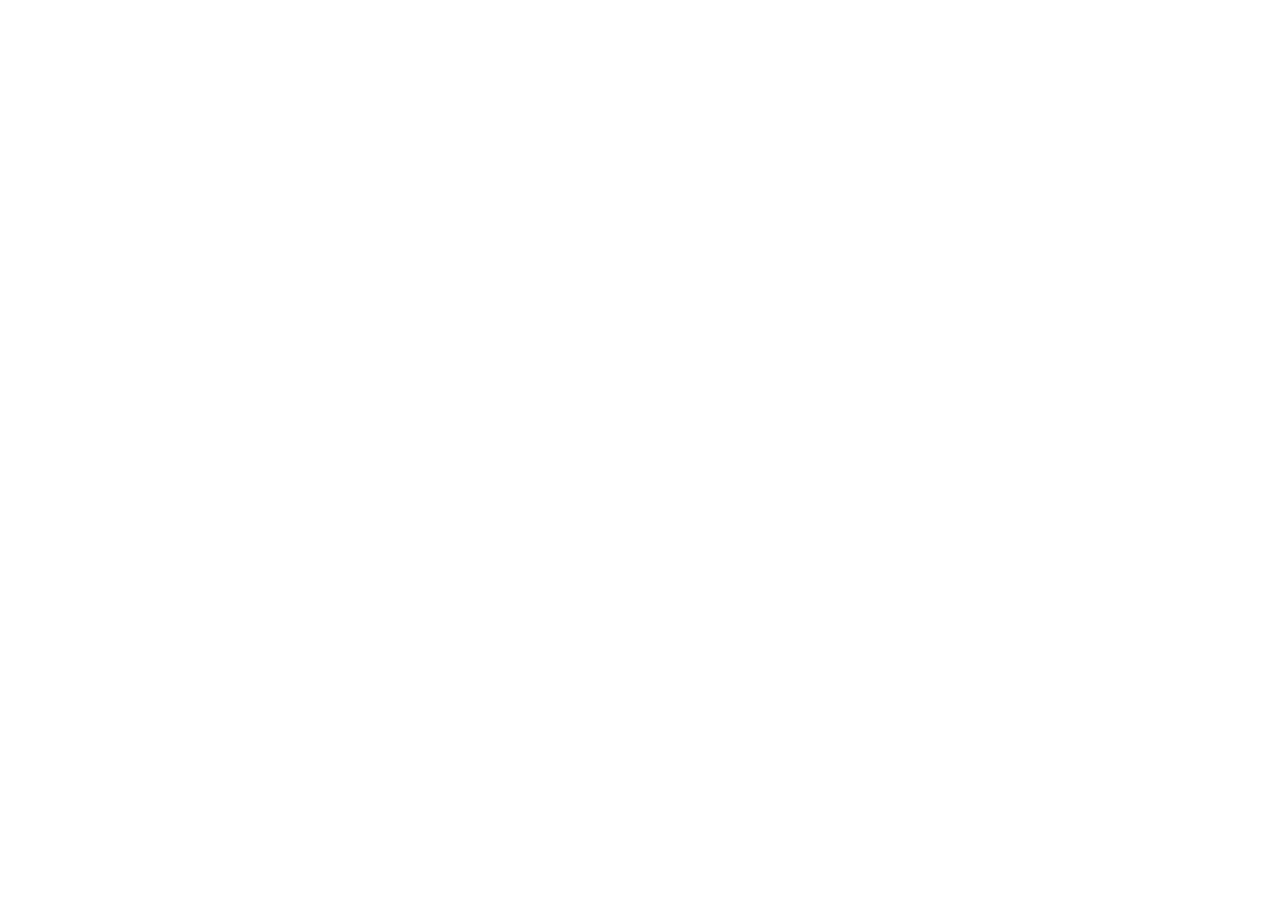
==== index.html @ c9497120 "Update index.html" ====
<!DOCTYPE html>
<html lang="en">
<head>
  <meta charset="UTF-8" />
  <meta name="viewport" content="width=device-width, initial-scale=1.0"/>
  <title>Martynezys Portfolio</title>
  <!-- Tailwind CDN -->
  <script src="https://cdn.tailwindcss.com"></script> 
  <!-- React & ReactDOM -->
  <script crossorigin src="https://unpkg.com/react@18/umd/react.development.js"></script> 
  <script crossorigin src="https://unpkg.com/react-dom@18/umd/react-dom.development.js"></script> 
  <!-- Babel for JSX support in browser -->
  <script src="https://unpkg.com/@babel/standalone/babel.min.js"></script> 
  <style>
    body {
      margin: 0;
      font-family: sans-serif;
    }
  </style>
</head>
<body>
  <div id="root"></div>

  <!-- Your React Component -->
  <script type="text/babel">
    // Paste your entire App.jsx code here
    const { useState } = React;

    function App() {
      const [activeTab, setActiveTab] = useState('home');
      const [language, setLanguage] = useState('en');

      const translations = {
        en: {
          nav: { home: 'Home', portfolio: 'Portfolio', contact: 'Contact' },
          hero: {
            title: 'Crafting Immersive Experiences in Game Dev & Electronics',
            description: 'I\'m a passionate developer and electronics enthusiast who turns ideas into interactive realities.'
          },
          buttons: { viewWork: 'View My Work', contactMe: 'Contact Me' },
          portfolioTitle: 'Featured Projects',
          portfolioDesc: 'A collection of my most innovative work across game development and electronics',
          contactTitle: 'Connect With Me',
          contactDesc: 'Reach out via any of the platforms below. Let’s collaborate!'
        },
        sk: {
          nav: { home: 'Domov', portfolio: 'Portfólio', contact: 'Kontakt' },
          hero: {
            title: 'Vytváram imerzívne zážitky v hernom vývoji a elektronike',
            description: 'Som vášnivý vývojár a nadšenec do elektroniky, ktorý mení nápady na interaktívnu realitu.'
          },
          buttons: { viewWork: 'Zobraziť moje práce', contactMe: 'Kontaktuj ma' },
          portfolioTitle: 'Vybrané projekty',
          portfolioDesc: 'Zberka najinovatívnejších prác z oblasti herného vývoja a elektroniky',
          contactTitle: 'Pripoj sa so mnou',
          contactDesc: 'Obráťte sa na mňa prostredníctvom niektorého z kanálov.'
        }
      };

      const t = translations[language];

      return (
        <div className="bg-gray-900 text-white min-h-screen font-sans">
          {/* Navigation */}
          <nav className="fixed top-0 left-0 right-0 z-50 bg-gray-900/90 backdrop-blur-md border-b border-gray-800">
            <div className="max-w-7xl mx-auto px-4 sm:px-6 lg:px-8">
              <div className="flex justify-between h-16 items-center">
                <div className="flex-shrink-0 flex items-center gap-2">
                  <svg width="32" height="32" viewBox="0 0 24 24" fill="none" xmlns="http://www.w3.org/2000/svg">
                    <path d="M12 2L2 7L12 12L22 7L12 2Z" stroke="currentColor" strokeWidth="2" strokeLinecap="round" strokeLinejoin="round"/>
                    <path d="M2 17L12 22L22 17" stroke="currentColor" strokeWidth="2" strokeLinecap="round" strokeLinejoin="round"/>
                    <path d="M2 12L12 17L22 12" stroke="currentColor" strokeWidth="2" strokeLinecap="round" strokeLinejoin="round"/>
                  </svg>
                  <span className="text-xl font-bold tracking-tight">Martynezys</span>
                </div>
                <div className="hidden md:flex space-x-8">
                  <button onClick={() => setActiveTab('home')} className={`hover:text-blue-400 transition-colors ${activeTab === 'home' ? 'text-blue-400' : ''}`}>{t.nav.home}</button>
                  <button onClick={() => setActiveTab('portfolio')} className={`hover:text-blue-400 transition-colors ${activeTab === 'portfolio' ? 'text-blue-400' : ''}`}>{t.nav.portfolio}</button>
                  <button onClick={() => setActiveTab('contact')} className={`hover:text-blue-400 transition-colors ${activeTab === 'contact' ? 'text-blue-400' : ''}`}>{t.nav.contact}</button>
                </div>
                <button onClick={() => setLanguage(language === 'en' ? 'sk' : 'en')} className="ml-4 px-4 py-2 bg-gray-800 hover:bg-gray-700 rounded-full text-sm font-medium transition-all">
                  {language === 'en' ? '🇸🇰 SK' : '🇬🇧 EN'}
                </button>
              </div>
            </div>
          </nav>

          {/* Home Section */}
          {activeTab === 'home' && (
            <section className="pt-28 pb-20 px-6">
              <div className="max-w-6xl mx-auto grid md:grid-cols-2 gap-12 items-center">
                <div className="space-y-6">
                  <h1 className="text-4xl md:text-5xl font-extrabold leading-tight">
                    {t.hero.title}
                  </h1>
                  <p className="text-lg text-gray-300">
                    {t.hero.description}
                  </p>
                  <div className="flex gap-4 mt-6">
                    <button onClick={() => setActiveTab('portfolio')} className="px-6 py-3 bg-blue-600 hover:bg-blue-700 rounded-full font-semibold transition-all transform hover:scale-105">
                      {t.buttons.viewWork}
                    </button>
                    <button onClick={() => setActiveTab('contact')} className="px-6 py-3 bg-gray-800 hover:bg-gray-700 rounded-full font-semibold border border-gray-700 transition-all">
                      {t.buttons.contactMe}
                    </button>
                  </div>
                </div>
                <div className="relative">
                  <img src="/assets/1000002015.jpg"  alt="Game development concept" className="rounded-2xl shadow-2xl object-cover w-full h-auto max-h-[500px]" />
                  <div className="absolute -bottom-4 -right-4 w-24 h-24 bg-purple-600 rounded-full blur-xl opacity-70"></div>
                </div>
              </div>
            </section>
          )}

{/* Portfolio Section */}
{activeTab === 'portfolio' && (
  <section className="py-20 px-6 bg-gray-800/30">
    <div className="max-w-6xl mx-auto">
      <div className="text-center mb-16">
        <h2 className="text-3xl md:text-4xl font-bold mb-4">{t.portfolioTitle}</h2>
        <p className="text-gray-400 max-w-2xl mx-auto">
          {t.portfolioDesc}
        </p>
      </div>

      <div className="grid md:grid-cols-2 gap-8">
        {[
          {
            title: "Projekt VTT",
            description: "A physics-based puzzle game that teaches quantum computing principles through gameplay mechanics.",
            image: "https://picsum.photos/id/1011/800/600", 
            link: "https://vimeo.com/1094175370/945b8af061" 
          },
          {
            title: "Other UE5 stuff",
            description: "Other UE5 project I have made.",
            image: "/assets/image.png", 
            link: "/assets/image.png" 
          }
        ].map((project, index) => (
          <a 
            key={index} 
            href={project.link} 
            target="_blank" 
            rel="noopener noreferrer"
            className="group bg-gray-800/50 backdrop-blur-sm rounded-xl overflow-hidden border border-gray-700 hover:border-blue-500 transition-all"
          >
            <img 
              src={project.image} 
              alt={project.title} 
              className="w-full h-48 object-cover transform group-hover:scale-105 transition-transform duration-500" 
            />
            <div className="p-6">
              <h3 className="text-xl font-bold mb-2">{project.title}</h3>
              <p className="text-gray-400 mb-4">{project.description}</p>
              <span className="text-blue-400 hover:text-blue-300 font-medium flex items-center gap-2 group/button">
                View Details
                <svg className="transform translate-x-0 group-hover/button:translate-x-1 transition-transform" width="16" height="16" viewBox="0 0 24 24" fill="none" xmlns="http://www.w3.org/2000/svg">
                  <path d="M5 12H19" stroke="currentColor" strokeWidth="2" strokeLinecap="round" strokeLinejoin="round"/>
                  <path d="M12 5L19 12L12 19" stroke="currentColor" strokeWidth="2" strokeLinecap="round" strokeLinejoin="round"/>
                </svg>
              </span>
            </div>
          </a>
        ))}
      </div>
    </div>
  </section>
)}

          {/* Contact Section */}
          {activeTab === 'contact' && (
            <section className="py-20 px-6">
              <div className="max-w-6xl mx-auto">
                <div className="text-center mb-16">
                  <h2 className="text-3xl md:text-4xl font-bold mb-4">{t.contactTitle}</h2>
                  <p className="text-gray-400 max-w-2xl mx-auto">
                    {t.contactDesc}
                  </p>
                </div>
                <div className="grid md:grid-cols-2 gap-8">
                  <a href="https://instagram.com/m__maruna"  target="_blank" rel="noopener noreferrer" className="group bg-gradient-to-br from-pink-600 to-red-500 p-6 rounded-xl shadow-lg hover:shadow-2xl transition-all transform hover:-translate-y-1 flex flex-col justify-between">
                    <div className="flex items-center gap-4">
                      <svg width="32" height="32" viewBox="0 0 24 24" fill="none" xmlns="http://www.w3.org/2000/svg">
                        <path d="M17 2H7C4.23858 2 2 4.23858 2 7V17C2 19.7614 4.23858 22 7 22H17C19.7614 22 22 19.7614 22 17V7C22 4.23858 19.7614 2 17 2ZM17 17H7C5.89543 17 5 16.1046 5 15V7C5 5.89543 5.89543 5 7 5H17C18.1046 5 19 5.89543 19 7V15C19 16.1046 18.1046 17 17 17Z" fill="white"/>
                        <path d="M12 7C9.23858 7 7 9.23858 7 12C7 14.7614 9.23858 17 12 17C14.7614 17 17 14.7614 17 12C17 9.23858 14.7614 7 12 7ZM12 15C10.3431 15 9 13.6569 9 12C9 10.3431 10.3431 9 12 9C13.6569 9 15 10.3431 15 12C15 13.6569 13.6569 15 12 15Z" fill="white"/>
                        <circle cx="16.5" cy="7.5" r="1.5" fill="white"/>
                      </svg>
                      <h3 className="text-xl font-bold text-white">Instagram</h3>
                    </div>
                    <p className="mt-4 text-white/90">@m__maruna — Follow me for creative updates.</p>
                  </a>
                  <a href="https://discord.gg/gfh5qw23dak"  target="_blank" rel="noopener noreferrer" className="group bg-indigo-600 p-6 rounded-xl shadow-lg hover:shadow-2xl transition-all transform hover:-translate-y-1 flex flex-col justify-between">
                    <div className="flex items-center gap-4">
                      <svg width="32" height="32" viewBox="0 0 24 24" fill="none" xmlns="http://www.w3.org/2000/svg">
                        <path d="M12 2C6.486 2 2 6.486 2 12C2 17.514 6.486 22 12 22C17.514 22 22 17.514 22 12C22 6.486 17.514 2 12 2ZM12 4C16.411 4 20 7.589 20 12C20 16.411 16.411 20 12 20C7.589 20 4 16.411 4 12C4 7.589 7.589 4 12 4Z" fill="white"/>
                        <path d="M8 9C7.448 9 7 9.448 7 10C7 10.552 7.448 11 8 11C8.552 11 9 10.552 9 10C9 9.448 8.552 9 8 9Z" fill="white"/>
                        <path d="M16 9C15.448 9 15 9.448 15 10C15 10.552 15.448 11 16 11C16.552 11 17 10.552 17 10C17 9.448 16.552 9 16 9Z" fill="white"/>
                        <path d="M15 12H9C8.448 12 8 12.448 8 13C8 15.209 10.58 17.127 12 17.75C13.42 17.127 16 15.209 16 13C16 12.448 15.552 12 15 12Z" fill="white"/>
                      </svg>
                      <h3 className="text-xl font-bold text-white">Discord</h3>
                    </div>
                    <p className="mt-4 text-white/90">Click to join server or send friend request.</p>
                  </a>
                  <a href="mailto:martinez.maruna13@gmail.com" className="group bg-blue-600 p-6 rounded-xl shadow-lg hover:shadow-2xl transition-all transform hover:-translate-y-1 flex flex-col justify-between">
                    <div className="flex items-center gap-4">
                      <svg width="32" height="32" viewBox="0 0 24 24" fill="none" xmlns="http://www.w3.org/2000/svg">
                        <path d="M20 4H4C2.89543 4 2 4.89543 2 6V18C2 19.1046 2.89543 20 4 20H20C21.1046 20 22 19.1046 22 18V6C22 4.89543 21.1046 4 20 4Z" stroke="white" strokeWidth="2" strokeLinecap="round" strokeLinejoin="round"/>
                        <path d="M22 6L12 13L2 6" stroke="white" strokeWidth="2" strokeLinecap="round" strokeLinejoin="round"/>
                      </svg>
                      <h3 className="text-xl font-bold text-white">Email</h3>
                    </div>
                    <p className="mt-4 text-white/90">martinez.maruna13@gmail.com — Send me a message.</p>
                  </a>
                  <a href="https://www.artstation.com/martin_maruna"  target="_blank" rel="noopener noreferrer" className="group bg-green-600 p-6 rounded-xl shadow-lg hover:shadow-2xl transition-all transform hover:-translate-y-1 flex flex-col justify-between">
                    <div className="flex items-center gap-4">
                      <svg width="32" height="32" viewBox="0 0 24 24" fill="none" xmlns="http://www.w3.org/2000/svg">
                        <path d="M12 2L2 7L12 12L22 7L12 2Z" stroke="white" strokeWidth="2" strokeLinecap="round" strokeLinejoin="round"/>
                        <path d="M2 17L12 22L22 17" stroke="white" strokeWidth="2" strokeLinecap="round" strokeLinejoin="round"/>
                        <path d="M2 12L12 17L22 12" stroke="white" strokeWidth="2" strokeLinecap="round" strokeLinejoin="round"/>
                      </svg>
                      <h3 className="text-xl font-bold text-white">ArtStation</h3>
                    </div>
                    <p className="mt-4 text-white/90">Visit my digital art portfolio now.</p>
                  </a>
                </div>
              </div>
            </section>
          )}

          {/* Footer */}
          <footer className="bg-gray-900 border-t border-gray-800 py-10 px-6">
            <div className="max-w-6xl mx-auto">
              <div className="flex flex-col md:flex-row justify-between items-center">
                <div className="flex items-center gap-2 mb-4 md:mb-0">
                  <svg width="24" height="24" viewBox="0 0 24 24" fill="none" xmlns="http://www.w3.org/2000/svg">
                    <path d="M12 2L2 7L12 12L22 7L12 2Z" stroke="currentColor" strokeWidth="2" strokeLinecap="round" strokeLinejoin="round"/>
                    <path d="M2 17L12 22L22 17" stroke="currentColor" strokeWidth="2" strokeLinecap="round" strokeLinejoin="round"/>
                    <path d="M2 12L12 17L22 12" stroke="currentColor" strokeWidth="2" strokeLinecap="round" strokeLinejoin="round"/>
                  </svg>
                  <span className="text-lg font-bold">Martynezys</span>
                </div>
                <div className="flex space-x-6">
                  <a href="#" className="text-gray-400 hover:text-white transition-colors">GitHub</a>
                  <a href="#" className="text-gray-400 hover:text-white transition-colors">LinkedIn</a>
                  <a href="#" className="text-gray-400 hover:text-white transition-colors">Twitter</a>
                </div>
              </div>
              <div className="mt-8 pt-8 border-t border-gray-800 text-center text-gray-500 text-sm">
                <p>© {new Date().getFullYear()} Martynezys. All rights reserved.</p>
              </div>
            </div>
          </footer>
        </div>
      );
    }

    const root = ReactDOM.createRoot(document.getElementById('root'));
    root.render(<App />);
  </script>
</body>
</html>
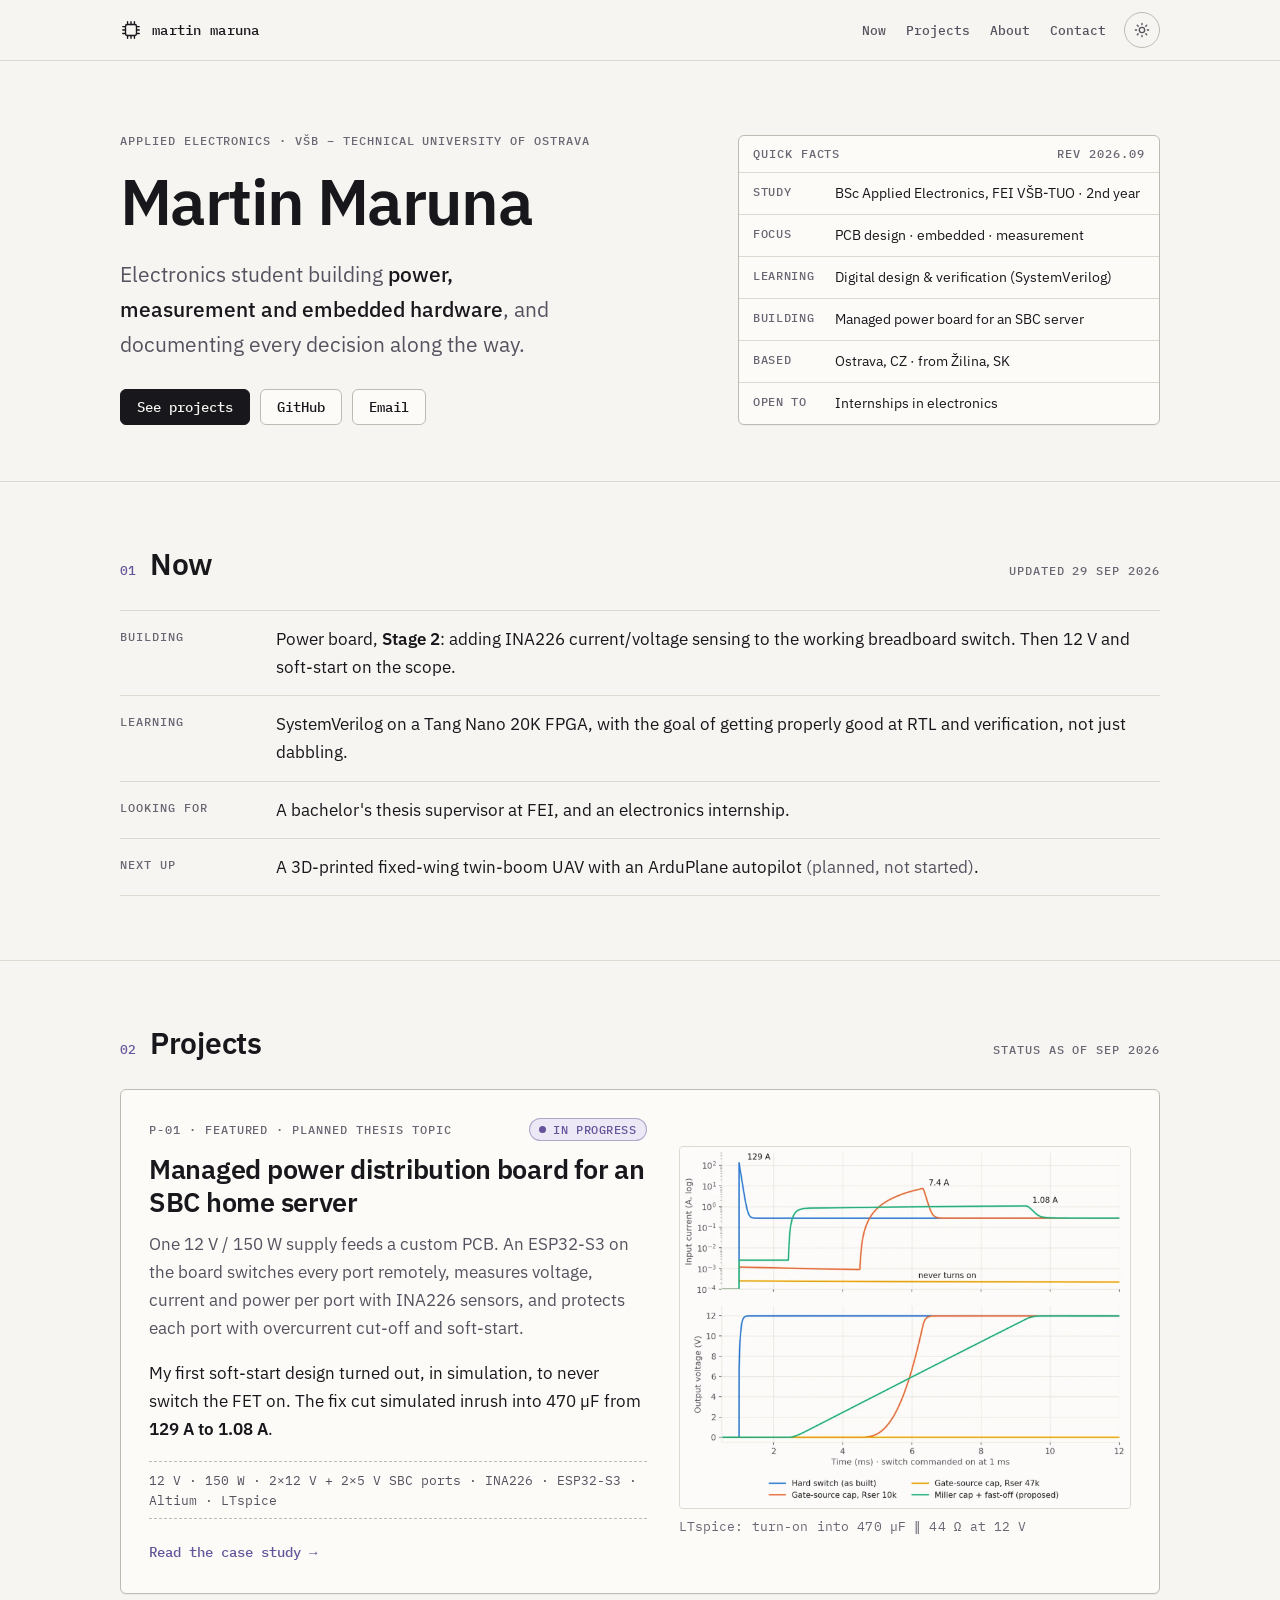
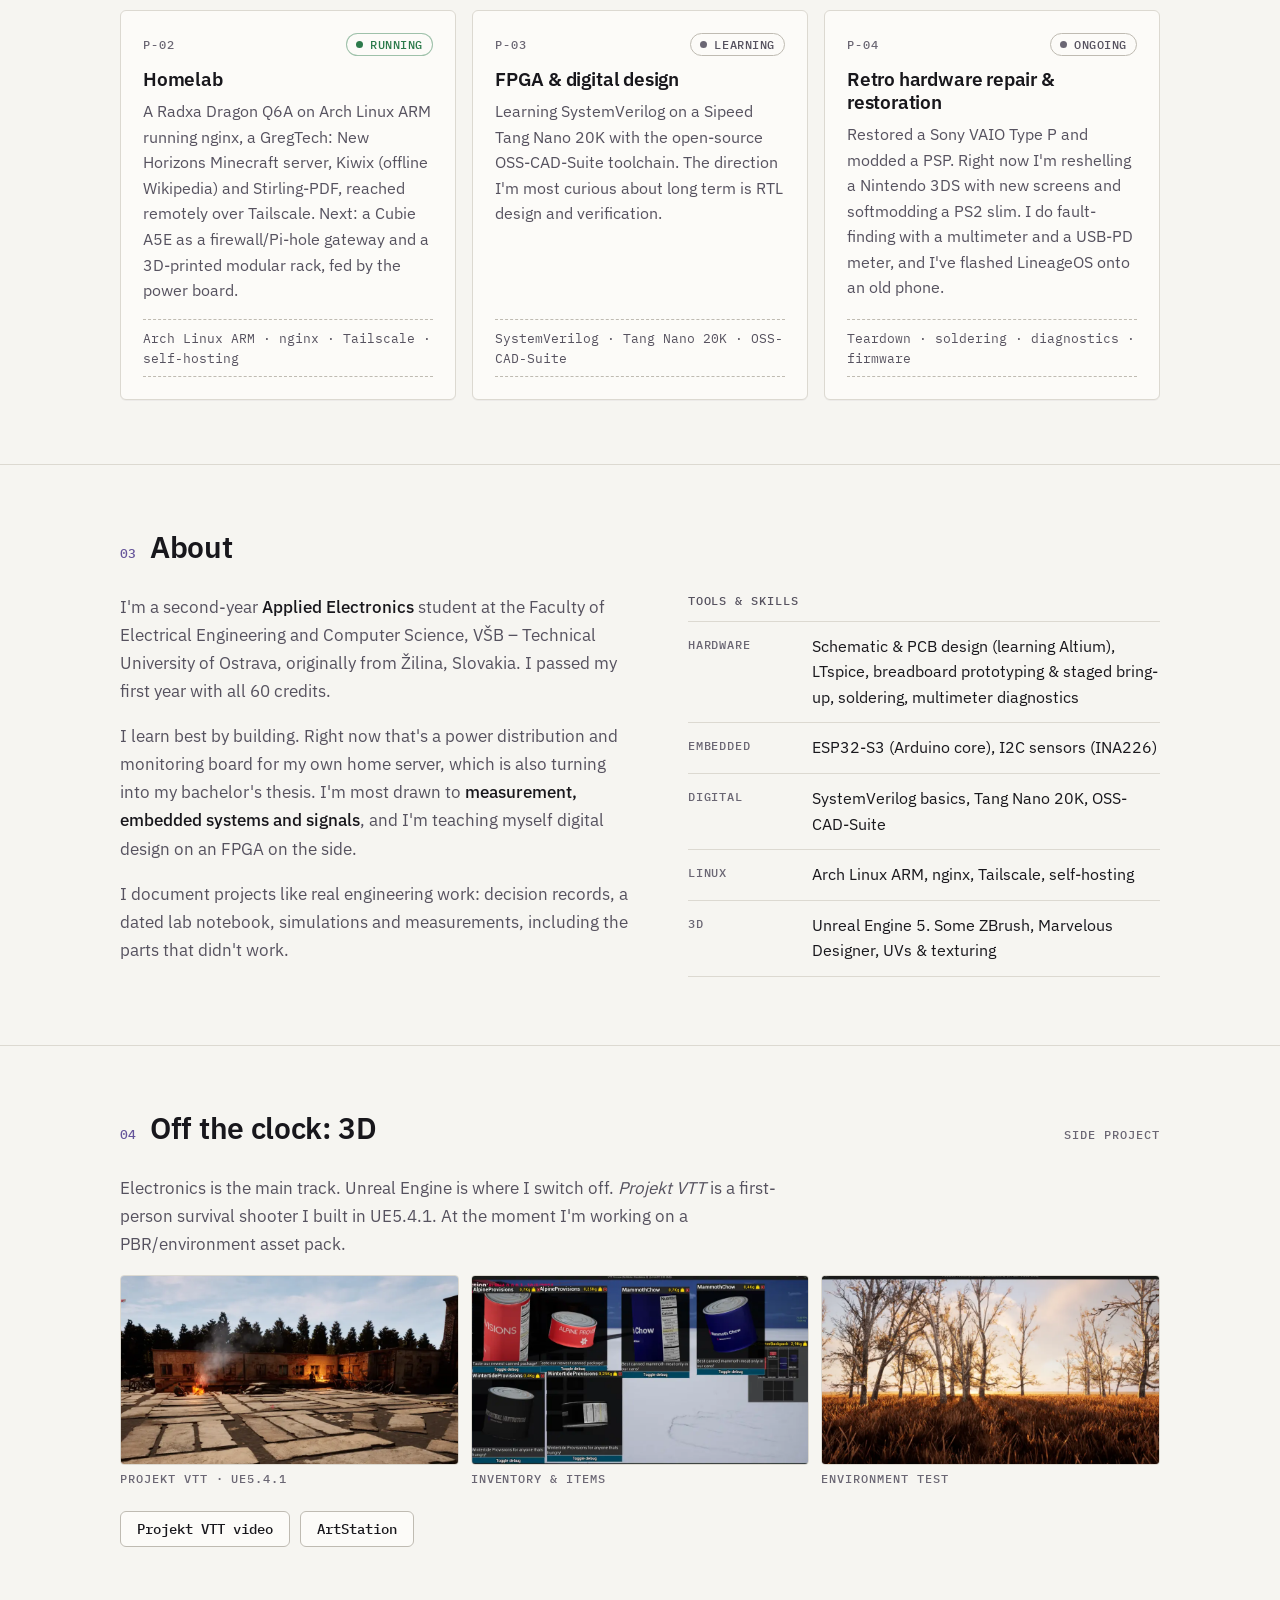
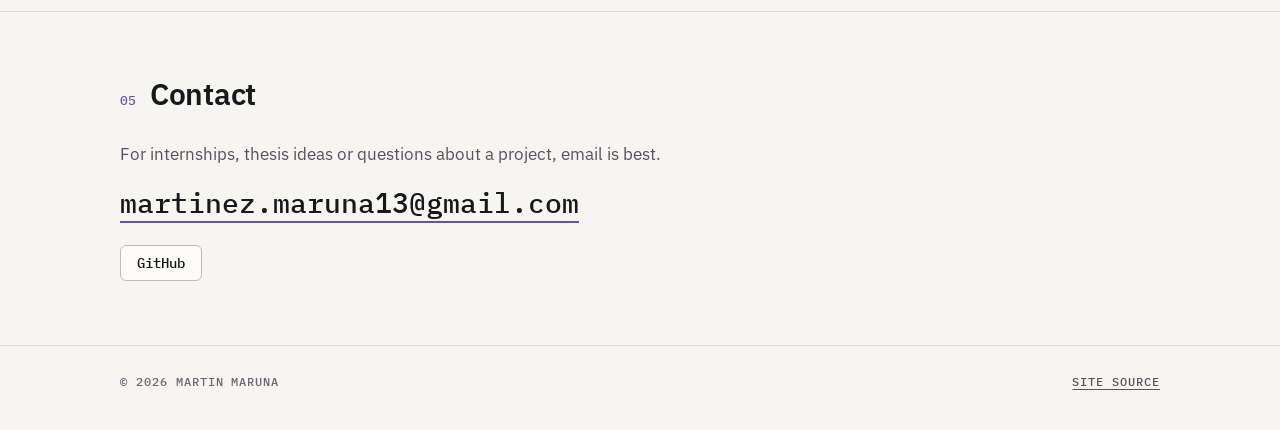
==== commit 7c5fcc33: "redesign" ====
--- a/index.html
+++ b/index.html
@@ -1,263 +1,221 @@
-<!DOCTYPE html>
+<!doctype html>
 <html lang="en">
 <head>
-  <meta charset="UTF-8" />
-  <meta name="viewport" content="width=device-width, initial-scale=1.0"/>
-  <title>Martynezys Portfolio</title>
-  <!-- Tailwind CDN -->
-  <script src="https://cdn.tailwindcss.com"></script> 
-  <!-- React & ReactDOM -->
-  <script crossorigin src="https://unpkg.com/react@18/umd/react.development.js"></script> 
-  <script crossorigin src="https://unpkg.com/react-dom@18/umd/react-dom.development.js"></script> 
-  <!-- Babel for JSX support in browser -->
-  <script src="https://unpkg.com/@babel/standalone/babel.min.js"></script> 
-  <style>
-    body {
-      margin: 0;
-      font-family: sans-serif;
-    }
-  </style>
+  <meta charset="utf-8">
+  <meta name="viewport" content="width=device-width, initial-scale=1">
+  <title>Martin Maruna · Electronics student, PCB &amp; embedded</title>
+  <meta name="description" content="Martin Maruna, Applied Electronics student at VŠB – Technical University of Ostrava. Building a managed power distribution and monitoring board for an SBC home server; learning PCB design, embedded systems and digital design.">
+  <meta name="author" content="Martin Maruna">
+  <meta name="color-scheme" content="light dark">
+  <meta name="theme-color" content="#f6f5f1" media="(prefers-color-scheme: light)">
+  <meta name="theme-color" content="#131217" media="(prefers-color-scheme: dark)">
+  <link rel="canonical" href="https://martynezys.github.io/">
+  <link rel="icon" href="assets/img/favicon.svg" type="image/svg+xml">
+  <link rel="apple-touch-icon" href="assets/img/apple-touch-icon.png">
+  <meta property="og:type" content="website">
+  <meta property="og:title" content="Martin Maruna · Electronics student, PCB & embedded">
+  <meta property="og:description" content="Applied Electronics student at VŠB-TU Ostrava. Building a managed power distribution and monitoring board for an SBC home server.">
+  <meta property="og:url" content="https://martynezys.github.io/">
+  <meta property="og:image" content="https://martynezys.github.io/assets/img/og.png">
+  <meta property="og:image:width" content="1200">
+  <meta property="og:image:height" content="630">
+  <meta name="twitter:card" content="summary_large_image">
+  <link rel="preload" href="assets/fonts/ibm-plex-sans-latin-400-normal.woff2" as="font" type="font/woff2" crossorigin>
+  <link rel="preload" href="assets/fonts/ibm-plex-mono-latin-500-normal.woff2" as="font" type="font/woff2" crossorigin>
+  <link rel="stylesheet" href="assets/css/style.css">
+  <script>(function(){try{var t=localStorage.getItem("theme");if(t==="dark"||t==="light")document.documentElement.setAttribute("data-theme",t)}catch(e){}})();</script>
 </head>
 <body>
-  <div id="root"></div>
-
-  <!-- Your React Component -->
-  <script type="text/babel">
-    // Paste your entire App.jsx code here
-    const { useState } = React;
-
-    function App() {
-      const [activeTab, setActiveTab] = useState('home');
-      const [language, setLanguage] = useState('en');
-
-      const translations = {
-        en: {
-          nav: { home: 'Home', portfolio: 'Portfolio', contact: 'Contact' },
-          hero: {
-            title: 'Crafting Immersive Experiences in Game Dev & Electronics',
-            description: 'I\'m a passionate developer and electronics enthusiast who turns ideas into interactive realities.'
-          },
-          buttons: { viewWork: 'View My Work', contactMe: 'Contact Me' },
-          portfolioTitle: 'Featured Projects',
-          portfolioDesc: 'A collection of my most innovative work across game development and electronics',
-          contactTitle: 'Connect With Me',
-          contactDesc: 'Reach out via any of the platforms below. Let’s collaborate!'
-        },
-        sk: {
-          nav: { home: 'Domov', portfolio: 'Portfólio', contact: 'Kontakt' },
-          hero: {
-            title: 'Vytváram imerzívne zážitky v hernom vývoji a elektronike',
-            description: 'Som vášnivý vývojár a nadšenec do elektroniky, ktorý mení nápady na interaktívnu realitu.'
-          },
-          buttons: { viewWork: 'Zobraziť moje práce', contactMe: 'Kontaktuj ma' },
-          portfolioTitle: 'Vybrané projekty',
-          portfolioDesc: 'Zberka najinovatívnejších prác z oblasti herného vývoja a elektroniky',
-          contactTitle: 'Pripoj sa so mnou',
-          contactDesc: 'Obráťte sa na mňa prostredníctvom niektorého z kanálov.'
-        }
-      };
-
-      const t = translations[language];
-
-      return (
-        <div className="bg-gray-900 text-white min-h-screen font-sans">
-          {/* Navigation */}
-          <nav className="fixed top-0 left-0 right-0 z-50 bg-gray-900/90 backdrop-blur-md border-b border-gray-800">
-            <div className="max-w-7xl mx-auto px-4 sm:px-6 lg:px-8">
-              <div className="flex justify-between h-16 items-center">
-                <div className="flex-shrink-0 flex items-center gap-2">
-                  <svg width="32" height="32" viewBox="0 0 24 24" fill="none" xmlns="http://www.w3.org/2000/svg">
-                    <path d="M12 2L2 7L12 12L22 7L12 2Z" stroke="currentColor" strokeWidth="2" strokeLinecap="round" strokeLinejoin="round"/>
-                    <path d="M2 17L12 22L22 17" stroke="currentColor" strokeWidth="2" strokeLinecap="round" strokeLinejoin="round"/>
-                    <path d="M2 12L12 17L22 12" stroke="currentColor" strokeWidth="2" strokeLinecap="round" strokeLinejoin="round"/>
-                  </svg>
-                  <span className="text-xl font-bold tracking-tight">Martynezys</span>
-                </div>
-                <div className="hidden md:flex space-x-8">
-                  <button onClick={() => setActiveTab('home')} className={`hover:text-blue-400 transition-colors ${activeTab === 'home' ? 'text-blue-400' : ''}`}>{t.nav.home}</button>
-                  <button onClick={() => setActiveTab('portfolio')} className={`hover:text-blue-400 transition-colors ${activeTab === 'portfolio' ? 'text-blue-400' : ''}`}>{t.nav.portfolio}</button>
-                  <button onClick={() => setActiveTab('contact')} className={`hover:text-blue-400 transition-colors ${activeTab === 'contact' ? 'text-blue-400' : ''}`}>{t.nav.contact}</button>
-                </div>
-                <button onClick={() => setLanguage(language === 'en' ? 'sk' : 'en')} className="ml-4 px-4 py-2 bg-gray-800 hover:bg-gray-700 rounded-full text-sm font-medium transition-all">
-                  {language === 'en' ? '🇸🇰 SK' : '🇬🇧 EN'}
-                </button>
-              </div>
+  <a class="skip" href="#main">Skip to content</a>
+
+  <header class="site-header">
+    <div class="wrap">
+      <a class="brand" href="./" aria-label="Martin Maruna, home">
+        <svg viewBox="0 0 32 32" aria-hidden="true"><g stroke="currentColor" stroke-width="2" stroke-linecap="round" fill="none"><path d="M11 4v4M16 4v4M21 4v4M11 24v4M16 24v4M21 24v4M4 11h4M4 16h4M4 21h4M24 11h4M24 16h4M24 21h4"/><rect x="8" y="8" width="16" height="16" rx="2.5"/></g></svg>
+        <span>martin maruna</span>
+      </a>
+      <nav class="nav" aria-label="Main">
+        <a href="#now" class="hide-sm">Now</a>
+        <a href="#projects">Projects</a>
+        <a href="#about" class="hide-sm">About</a>
+        <a href="#contact">Contact</a>
+        <button class="theme-toggle" type="button" aria-label="Switch theme" aria-pressed="false">
+          <svg class="sun" viewBox="0 0 24 24" fill="none" stroke="currentColor" stroke-width="2" stroke-linecap="round" aria-hidden="true"><circle cx="12" cy="12" r="4"/><path d="M12 2v2M12 20v2M4.9 4.9l1.4 1.4M17.7 17.7l1.4 1.4M2 12h2M20 12h2M4.9 19.1l1.4-1.4M17.7 6.3l1.4-1.4"/></svg>
+          <svg class="moon" viewBox="0 0 24 24" fill="none" stroke="currentColor" stroke-width="2" stroke-linecap="round" stroke-linejoin="round" aria-hidden="true"><path d="M20 14.5A8 8 0 0 1 9.5 4a8 8 0 1 0 10.5 10.5z"/></svg>
+        </button>
+      </nav>
+    </div>
+  </header>
+
+  <main id="main">
+    <!-- Hero -->
+    <section class="hero" aria-labelledby="hero-title">
+      <div class="wrap">
+        <div>
+          <p class="label">Applied Electronics · VŠB – Technical University of Ostrava</p>
+          <h1 id="hero-title">Martin Maruna</h1>
+          <p class="lead">Electronics student building <strong>power, measurement and embedded hardware</strong>, and documenting every decision along the way.</p>
+          <div class="actions">
+            <a class="btn primary" href="#projects">See projects</a>
+            <a class="btn" href="https://github.com/Martynezys" rel="me">GitHub</a>
+            <a class="btn" href="mailto:martinez.maruna13@gmail.com">Email</a>
+          </div>
+        </div>
+        <aside class="spec" aria-label="Quick facts">
+          <div class="spec-title"><span class="label">Quick facts</span><span class="label">rev 2026.09</span></div>
+          <dl>
+            <dt>Study</dt><dd>BSc Applied Electronics, FEI VŠB-TUO · 2nd year</dd>
+            <dt>Focus</dt><dd>PCB design · embedded · measurement</dd>
+            <dt>Learning</dt><dd>Digital design &amp; verification (SystemVerilog)</dd>
+            <dt>Building</dt><dd>Managed power board for an SBC server</dd>
+            <dt>Based</dt><dd>Ostrava, CZ · from Žilina, SK</dd>
+            <dt>Open to</dt><dd>Internships in electronics</dd>
+          </dl>
+        </aside>
+      </div>
+    </section>
+
+    <!-- Now -->
+    <section class="section" id="now" aria-labelledby="now-title">
+      <div class="wrap">
+        <header class="section-head">
+          <span class="no">01</span><h2 id="now-title">Now</h2>
+          <span class="meta label">Updated 29 Sep 2026</span>
+        </header>
+        <ul class="now-list">
+          <li><span class="label">Building</span><span>Power board, <strong>Stage 2</strong>: adding INA226 current/voltage sensing to the working breadboard switch. Then 12 V and soft-start on the scope.</span></li>
+          <li><span class="label">Learning</span><span>SystemVerilog on a Tang Nano 20K FPGA, with the goal of getting properly good at RTL and verification, not just dabbling.</span></li>
+          <li><span class="label">Looking for</span><span>A bachelor's thesis supervisor at FEI, and an electronics internship.</span></li>
+          <li><span class="label">Next up</span><span>A 3D-printed fixed-wing twin-boom UAV with an ArduPlane autopilot <span class="muted">(planned, not started)</span>.</span></li>
+        </ul>
+      </div>
+    </section>
+
+    <!-- Projects -->
+    <section class="section" id="projects" aria-labelledby="projects-title">
+      <div class="wrap">
+        <header class="section-head">
+          <span class="no">02</span><h2 id="projects-title">Projects</h2>
+          <span class="meta label">Status as of Sep 2026</span>
+        </header>
+
+        <article class="feature" aria-labelledby="p1-title">
+          <div>
+            <div class="card-top"><span class="label">P-01 · Featured · Planned thesis topic</span><span class="chip progress">In progress</span></div>
+            <h3 id="p1-title">Managed power distribution board for an SBC home server</h3>
+            <p>One 12 V / 150 W supply feeds a custom PCB. An ESP32-S3 on the board switches every port remotely, measures voltage, current and power per port with INA226 sensors, and protects each port with overcurrent cut-off and soft-start.</p>
+            <p class="result">My first soft-start design turned out, in simulation, to never switch the FET on. The fix cut simulated inrush into 470 µF from <strong>129 A to 1.08 A</strong>.</p>
+            <p class="specline">12 V · 150 W · 2×12 V + 2×5 V SBC ports · INA226 · ESP32-S3 · Altium · LTspice</p>
+            <a class="more" href="projects/power-board/">Read the case study →</a>
+          </div>
+          <figure>
+            <div class="frame">
+              <img class="only-light" src="assets/img/sim-turn-on-light.webp" width="1400" height="1123" alt="Simulated turn-on of four gate-drive variants: inrush current peaks at 129 A for the hard switch, 7.4 A with a gate-source cap, 1.08 A with the proposed Miller-cap soft-start; one variant never turns on." loading="lazy" decoding="async">
+              <img class="only-dark" src="assets/img/sim-turn-on-dark.webp" width="1400" height="1123" alt="Simulated turn-on of four gate-drive variants: inrush current peaks at 129 A for the hard switch, 7.4 A with a gate-source cap, 1.08 A with the proposed Miller-cap soft-start; one variant never turns on." loading="lazy" decoding="async">
             </div>
-          </nav>
-
-          {/* Home Section */}
-          {activeTab === 'home' && (
-            <section className="pt-28 pb-20 px-6">
-              <div className="max-w-6xl mx-auto grid md:grid-cols-2 gap-12 items-center">
-                <div className="space-y-6">
-                  <h1 className="text-4xl md:text-5xl font-extrabold leading-tight">
-                    {t.hero.title}
-                  </h1>
-                  <p className="text-lg text-gray-300">
-                    {t.hero.description}
-                  </p>
-                  <div className="flex gap-4 mt-6">
-                    <button onClick={() => setActiveTab('portfolio')} className="px-6 py-3 bg-blue-600 hover:bg-blue-700 rounded-full font-semibold transition-all transform hover:scale-105">
-                      {t.buttons.viewWork}
-                    </button>
-                    <button onClick={() => setActiveTab('contact')} className="px-6 py-3 bg-gray-800 hover:bg-gray-700 rounded-full font-semibold border border-gray-700 transition-all">
-                      {t.buttons.contactMe}
-                    </button>
-                  </div>
-                </div>
-                <div className="relative">
-                  <img src="/assets/1000002015.jpg"  alt="Game development concept" className="rounded-2xl shadow-2xl object-cover w-full h-auto max-h-[500px]" />
-                  <div className="absolute -bottom-4 -right-4 w-24 h-24 bg-purple-600 rounded-full blur-xl opacity-70"></div>
-                </div>
-              </div>
-            </section>
-          )}
-
-{/* Portfolio Section */}
-{activeTab === 'portfolio' && (
-  <section className="py-20 px-6 bg-gray-800/30">
-    <div className="max-w-6xl mx-auto">
-      <div className="text-center mb-16">
-        <h2 className="text-3xl md:text-4xl font-bold mb-4">{t.portfolioTitle}</h2>
-        <p className="text-gray-400 max-w-2xl mx-auto">
-          {t.portfolioDesc}
-        </p>
-      </div>
-
-      <div className="grid md:grid-cols-2 gap-8">
-        {[
-          {
-            title: "Projekt VTT",
-            description: "A physics-based puzzle game that teaches quantum computing principles through gameplay mechanics.",
-            image: "https://picsum.photos/id/1011/800/600", 
-            link: "https://vimeo.com/1094175370/945b8af061" 
-          },
-          {
-            title: "Other UE5 stuff",
-            description: "Other UE5 project I have made.",
-            image: "/assets/image.png", 
-            link: "/assets/image.png" 
-          }
-        ].map((project, index) => (
-          <a 
-            key={index} 
-            href={project.link} 
-            target="_blank" 
-            rel="noopener noreferrer"
-            className="group bg-gray-800/50 backdrop-blur-sm rounded-xl overflow-hidden border border-gray-700 hover:border-blue-500 transition-all"
-          >
-            <img 
-              src={project.image} 
-              alt={project.title} 
-              className="w-full h-48 object-cover transform group-hover:scale-105 transition-transform duration-500" 
-            />
-            <div className="p-6">
-              <h3 className="text-xl font-bold mb-2">{project.title}</h3>
-              <p className="text-gray-400 mb-4">{project.description}</p>
-              <span className="text-blue-400 hover:text-blue-300 font-medium flex items-center gap-2 group/button">
-                View Details
-                <svg className="transform translate-x-0 group-hover/button:translate-x-1 transition-transform" width="16" height="16" viewBox="0 0 24 24" fill="none" xmlns="http://www.w3.org/2000/svg">
-                  <path d="M5 12H19" stroke="currentColor" strokeWidth="2" strokeLinecap="round" strokeLinejoin="round"/>
-                  <path d="M12 5L19 12L12 19" stroke="currentColor" strokeWidth="2" strokeLinecap="round" strokeLinejoin="round"/>
-                </svg>
-              </span>
-            </div>
-          </a>
-        ))}
-      </div>
+            <figcaption class="cap">LTspice: turn-on into 470 µF ‖ 44 Ω at 12 V</figcaption>
+          </figure>
+        </article>
+
+        <div class="grid">
+          <article class="card" aria-labelledby="p2-title">
+            <div class="card-top"><span class="label">P-02</span><span class="chip running">Running</span></div>
+            <h3 id="p2-title">Homelab</h3>
+            <p>A Radxa Dragon Q6A on Arch Linux ARM running nginx, a GregTech: New Horizons Minecraft server, Kiwix (offline Wikipedia) and Stirling-PDF, reached remotely over Tailscale. Next: a Cubie A5E as a firewall/Pi-hole gateway and a 3D-printed modular rack, fed by the power board.</p>
+            <p class="specline">Arch Linux ARM · nginx · Tailscale · self-hosting</p>
+          </article>
+
+          <article class="card" aria-labelledby="p3-title">
+            <div class="card-top"><span class="label">P-03</span><span class="chip">Learning</span></div>
+            <h3 id="p3-title">FPGA &amp; digital design</h3>
+            <p>Learning SystemVerilog on a Sipeed Tang Nano 20K with the open-source OSS-CAD-Suite toolchain. The direction I'm most curious about long term is RTL design and verification.</p>
+            <p class="specline">SystemVerilog · Tang Nano 20K · OSS-CAD-Suite</p>
+          </article>
+
+          <article class="card" aria-labelledby="p4-title">
+            <div class="card-top"><span class="label">P-04</span><span class="chip">Ongoing</span></div>
+            <h3 id="p4-title">Retro hardware repair &amp; restoration</h3>
+            <p>Restored a Sony VAIO Type P and modded a PSP. Right now I'm reshelling a Nintendo 3DS with new screens and softmodding a PS2 slim. I do fault-finding with a multimeter and a USB-PD meter, and I've flashed LineageOS onto an old phone.</p>
+            <p class="specline">Teardown · soldering · diagnostics · firmware</p>
+          </article>
+        </div>
+      </div>
+    </section>
+
+    <!-- About -->
+    <section class="section" id="about" aria-labelledby="about-title">
+      <div class="wrap">
+        <header class="section-head"><span class="no">03</span><h2 id="about-title">About</h2></header>
+        <div class="two-col">
+          <div>
+            <p>I'm a second-year <strong>Applied Electronics</strong> student at the Faculty of Electrical Engineering and Computer Science, VŠB – Technical University of Ostrava, originally from Žilina, Slovakia. I passed my first year with all 60 credits.</p>
+            <p>I learn best by building. Right now that's a power distribution and monitoring board for my own home server, which is also turning into my bachelor's thesis. I'm most drawn to <strong>measurement, embedded systems and signals</strong>, and I'm teaching myself digital design on an FPGA on the side.</p>
+            <p>I document projects like real engineering work: decision records, a dated lab notebook, simulations and measurements, including the parts that didn't work.</p>
+          </div>
+          <div>
+            <p class="label" style="margin-bottom:12px">Tools &amp; skills</p>
+            <dl class="skills">
+              <div><dt class="label">Hardware</dt><dd>Schematic &amp; PCB design (learning Altium), LTspice, breadboard prototyping &amp; staged bring-up, soldering, multimeter diagnostics</dd></div>
+              <div><dt class="label">Embedded</dt><dd>ESP32-S3 (Arduino core), I2C sensors (INA226)</dd></div>
+              <div><dt class="label">Digital</dt><dd>SystemVerilog basics, Tang Nano 20K, OSS-CAD-Suite</dd></div>
+              <div><dt class="label">Linux</dt><dd>Arch Linux ARM, nginx, Tailscale, self-hosting</dd></div>
+              <div><dt class="label">3D</dt><dd>Unreal Engine 5. Some ZBrush, Marvelous Designer, UVs &amp; texturing</dd></div>
+            </dl>
+          </div>
+        </div>
+      </div>
+    </section>
+
+    <!-- Creative -->
+    <section class="section" id="creative" aria-labelledby="creative-title">
+      <div class="wrap">
+        <header class="section-head"><span class="no">04</span><h2 id="creative-title">Off the clock: 3D</h2><span class="meta label">Side project</span></header>
+        <p class="muted prose">Electronics is the main track. Unreal Engine is where I switch off. <em>Projekt VTT</em> is a first-person survival shooter I built in UE5.4.1. At the moment I'm working on a PBR/environment asset pack.</p>
+        <div class="shots">
+          <figure>
+            <img src="assets/img/ue5-projekt-vtt.webp" width="960" height="540" alt="Projekt VTT: a ruined brick building at dusk with a campfire, rendered in Unreal Engine 5." loading="lazy" decoding="async">
+            <figcaption class="label">Projekt VTT · UE5.4.1</figcaption>
+          </figure>
+          <figure>
+            <img src="assets/img/ue5-vtt-inventory.webp" width="960" height="512" alt="Projekt VTT inventory screen showing modelled food cans with names, weights and descriptions." loading="lazy" decoding="async">
+            <figcaption class="label">Inventory &amp; items</figcaption>
+          </figure>
+          <figure>
+            <img src="assets/img/ue5-environment-test.webp" width="960" height="570" alt="Environment test in Unreal Engine 5: bare birch trees over a field of dry orange grass under a hazy sky." loading="lazy" decoding="async">
+            <figcaption class="label">Environment test</figcaption>
+          </figure>
+        </div>
+        <ul class="links">
+          <li><a class="btn" href="https://vimeo.com/1094175370/945b8af061">Projekt VTT video</a></li>
+          <li><a class="btn" href="https://www.artstation.com/martin_maruna">ArtStation</a></li>
+        </ul>
+      </div>
+    </section>
+
+    <!-- Contact -->
+    <section class="section" id="contact" aria-labelledby="contact-title">
+      <div class="wrap">
+        <header class="section-head"><span class="no">05</span><h2 id="contact-title">Contact</h2></header>
+        <p class="muted">For internships, thesis ideas or questions about a project, email is best.</p>
+        <a class="contact-mail" href="mailto:martinez.maruna13@gmail.com">martinez.maruna13@gmail.com</a>
+        <ul class="links">
+          <li><a class="btn" href="https://github.com/Martynezys" rel="me">GitHub</a></li>
+          <!-- TODO: add LinkedIn when ready -->
+          <!-- <li><a class="btn" href="https://www.linkedin.com/in/YOUR-HANDLE" rel="me">LinkedIn</a></li> -->
+          <!-- TODO: add cv.pdf to the repo root, then uncomment -->
+          <!-- <li><a class="btn" href="cv.pdf">CV (PDF)</a></li> -->
+        </ul>
+      </div>
+    </section>
+  </main>
+
+  <footer class="site-footer">
+    <div class="wrap">
+      <span class="label">© 2026 Martin Maruna</span>
+      <span class="label"><a href="https://github.com/Martynezys/Martynezys.github.io">Site source</a></span>
     </div>
-  </section>
-)}
-
-          {/* Contact Section */}
-          {activeTab === 'contact' && (
-            <section className="py-20 px-6">
-              <div className="max-w-6xl mx-auto">
-                <div className="text-center mb-16">
-                  <h2 className="text-3xl md:text-4xl font-bold mb-4">{t.contactTitle}</h2>
-                  <p className="text-gray-400 max-w-2xl mx-auto">
-                    {t.contactDesc}
-                  </p>
-                </div>
-                <div className="grid md:grid-cols-2 gap-8">
-                  <a href="https://instagram.com/m__maruna"  target="_blank" rel="noopener noreferrer" className="group bg-gradient-to-br from-pink-600 to-red-500 p-6 rounded-xl shadow-lg hover:shadow-2xl transition-all transform hover:-translate-y-1 flex flex-col justify-between">
-                    <div className="flex items-center gap-4">
-                      <svg width="32" height="32" viewBox="0 0 24 24" fill="none" xmlns="http://www.w3.org/2000/svg">
-                        <path d="M17 2H7C4.23858 2 2 4.23858 2 7V17C2 19.7614 4.23858 22 7 22H17C19.7614 22 22 19.7614 22 17V7C22 4.23858 19.7614 2 17 2ZM17 17H7C5.89543 17 5 16.1046 5 15V7C5 5.89543 5.89543 5 7 5H17C18.1046 5 19 5.89543 19 7V15C19 16.1046 18.1046 17 17 17Z" fill="white"/>
-                        <path d="M12 7C9.23858 7 7 9.23858 7 12C7 14.7614 9.23858 17 12 17C14.7614 17 17 14.7614 17 12C17 9.23858 14.7614 7 12 7ZM12 15C10.3431 15 9 13.6569 9 12C9 10.3431 10.3431 9 12 9C13.6569 9 15 10.3431 15 12C15 13.6569 13.6569 15 12 15Z" fill="white"/>
-                        <circle cx="16.5" cy="7.5" r="1.5" fill="white"/>
-                      </svg>
-                      <h3 className="text-xl font-bold text-white">Instagram</h3>
-                    </div>
-                    <p className="mt-4 text-white/90">@m__maruna — Follow me for creative updates.</p>
-                  </a>
-                  <a href="https://discord.gg/gfh5qw23dak"  target="_blank" rel="noopener noreferrer" className="group bg-indigo-600 p-6 rounded-xl shadow-lg hover:shadow-2xl transition-all transform hover:-translate-y-1 flex flex-col justify-between">
-                    <div className="flex items-center gap-4">
-                      <svg width="32" height="32" viewBox="0 0 24 24" fill="none" xmlns="http://www.w3.org/2000/svg">
-                        <path d="M12 2C6.486 2 2 6.486 2 12C2 17.514 6.486 22 12 22C17.514 22 22 17.514 22 12C22 6.486 17.514 2 12 2ZM12 4C16.411 4 20 7.589 20 12C20 16.411 16.411 20 12 20C7.589 20 4 16.411 4 12C4 7.589 7.589 4 12 4Z" fill="white"/>
-                        <path d="M8 9C7.448 9 7 9.448 7 10C7 10.552 7.448 11 8 11C8.552 11 9 10.552 9 10C9 9.448 8.552 9 8 9Z" fill="white"/>
-                        <path d="M16 9C15.448 9 15 9.448 15 10C15 10.552 15.448 11 16 11C16.552 11 17 10.552 17 10C17 9.448 16.552 9 16 9Z" fill="white"/>
-                        <path d="M15 12H9C8.448 12 8 12.448 8 13C8 15.209 10.58 17.127 12 17.75C13.42 17.127 16 15.209 16 13C16 12.448 15.552 12 15 12Z" fill="white"/>
-                      </svg>
-                      <h3 className="text-xl font-bold text-white">Discord</h3>
-                    </div>
-                    <p className="mt-4 text-white/90">Click to join server or send friend request.</p>
-                  </a>
-                  <a href="mailto:martinez.maruna13@gmail.com" className="group bg-blue-600 p-6 rounded-xl shadow-lg hover:shadow-2xl transition-all transform hover:-translate-y-1 flex flex-col justify-between">
-                    <div className="flex items-center gap-4">
-                      <svg width="32" height="32" viewBox="0 0 24 24" fill="none" xmlns="http://www.w3.org/2000/svg">
-                        <path d="M20 4H4C2.89543 4 2 4.89543 2 6V18C2 19.1046 2.89543 20 4 20H20C21.1046 20 22 19.1046 22 18V6C22 4.89543 21.1046 4 20 4Z" stroke="white" strokeWidth="2" strokeLinecap="round" strokeLinejoin="round"/>
-                        <path d="M22 6L12 13L2 6" stroke="white" strokeWidth="2" strokeLinecap="round" strokeLinejoin="round"/>
-                      </svg>
-                      <h3 className="text-xl font-bold text-white">Email</h3>
-                    </div>
-                    <p className="mt-4 text-white/90">martinez.maruna13@gmail.com — Send me a message.</p>
-                  </a>
-                  <a href="https://www.artstation.com/martin_maruna"  target="_blank" rel="noopener noreferrer" className="group bg-green-600 p-6 rounded-xl shadow-lg hover:shadow-2xl transition-all transform hover:-translate-y-1 flex flex-col justify-between">
-                    <div className="flex items-center gap-4">
-                      <svg width="32" height="32" viewBox="0 0 24 24" fill="none" xmlns="http://www.w3.org/2000/svg">
-                        <path d="M12 2L2 7L12 12L22 7L12 2Z" stroke="white" strokeWidth="2" strokeLinecap="round" strokeLinejoin="round"/>
-                        <path d="M2 17L12 22L22 17" stroke="white" strokeWidth="2" strokeLinecap="round" strokeLinejoin="round"/>
-                        <path d="M2 12L12 17L22 12" stroke="white" strokeWidth="2" strokeLinecap="round" strokeLinejoin="round"/>
-                      </svg>
-                      <h3 className="text-xl font-bold text-white">ArtStation</h3>
-                    </div>
-                    <p className="mt-4 text-white/90">Visit my digital art portfolio now.</p>
-                  </a>
-                </div>
-              </div>
-            </section>
-          )}
-
-          {/* Footer */}
-          <footer className="bg-gray-900 border-t border-gray-800 py-10 px-6">
-            <div className="max-w-6xl mx-auto">
-              <div className="flex flex-col md:flex-row justify-between items-center">
-                <div className="flex items-center gap-2 mb-4 md:mb-0">
-                  <svg width="24" height="24" viewBox="0 0 24 24" fill="none" xmlns="http://www.w3.org/2000/svg">
-                    <path d="M12 2L2 7L12 12L22 7L12 2Z" stroke="currentColor" strokeWidth="2" strokeLinecap="round" strokeLinejoin="round"/>
-                    <path d="M2 17L12 22L22 17" stroke="currentColor" strokeWidth="2" strokeLinecap="round" strokeLinejoin="round"/>
-                    <path d="M2 12L12 17L22 12" stroke="currentColor" strokeWidth="2" strokeLinecap="round" strokeLinejoin="round"/>
-                  </svg>
-                  <span className="text-lg font-bold">Martynezys</span>
-                </div>
-                <div className="flex space-x-6">
-                  <a href="#" className="text-gray-400 hover:text-white transition-colors">GitHub</a>
-                  <a href="#" className="text-gray-400 hover:text-white transition-colors">LinkedIn</a>
-                  <a href="#" className="text-gray-400 hover:text-white transition-colors">Twitter</a>
-                </div>
-              </div>
-              <div className="mt-8 pt-8 border-t border-gray-800 text-center text-gray-500 text-sm">
-                <p>© {new Date().getFullYear()} Martynezys. All rights reserved.</p>
-              </div>
-            </div>
-          </footer>
-        </div>
-      );
-    }
-
-    const root = ReactDOM.createRoot(document.getElementById('root'));
-    root.render(<App />);
-  </script>
+  </footer>
+
+  <script src="assets/js/theme.js" defer></script>
 </body>
 </html>
--- a/assets/css/style.css
+++ b/assets/css/style.css
@@ -0,0 +1,298 @@
+/* Martin Maruna: portfolio. Plain CSS, no build step. */
+
+/* ---------- Fonts (self-hosted IBM Plex, SIL OFL: see fonts/OFL-IBM-Plex.txt) ---------- */
+@font-face { font-family: "Plex Sans"; font-style: normal; font-weight: 400; font-display: swap;
+  src: url(../fonts/ibm-plex-sans-latin-400-normal.woff2) format("woff2");
+  unicode-range: U+0000-00FF,U+0131,U+0152-0153,U+02BB-02BC,U+02C6,U+02DA,U+02DC,U+0304,U+0308,U+0329,U+2000-206F,U+20AC,U+2122,U+2191,U+2193,U+2212,U+2215,U+FEFF,U+FFFD; }
+@font-face { font-family: "Plex Sans"; font-style: normal; font-weight: 400; font-display: swap;
+  src: url(../fonts/ibm-plex-sans-latin-ext-400-normal.woff2) format("woff2");
+  unicode-range: U+0100-02BA,U+02BD-02C5,U+02C7-02CC,U+02CE-02D7,U+02DD-02FF,U+0304,U+0308,U+0329,U+1D00-1DBF,U+1E00-1E9F,U+1EF2-1EFF,U+2020,U+20A0-20AB,U+20AD-20C0,U+2113,U+2C60-2C7F,U+A720-A7FF; }
+@font-face { font-family: "Plex Sans"; font-style: normal; font-weight: 500; font-display: swap;
+  src: url(../fonts/ibm-plex-sans-latin-500-normal.woff2) format("woff2");
+  unicode-range: U+0000-00FF,U+0131,U+0152-0153,U+02BB-02BC,U+02C6,U+02DA,U+02DC,U+0304,U+0308,U+0329,U+2000-206F,U+20AC,U+2122,U+2191,U+2193,U+2212,U+2215,U+FEFF,U+FFFD; }
+@font-face { font-family: "Plex Sans"; font-style: normal; font-weight: 500; font-display: swap;
+  src: url(../fonts/ibm-plex-sans-latin-ext-500-normal.woff2) format("woff2");
+  unicode-range: U+0100-02BA,U+02BD-02C5,U+02C7-02CC,U+02CE-02D7,U+02DD-02FF,U+0304,U+0308,U+0329,U+1D00-1DBF,U+1E00-1E9F,U+1EF2-1EFF,U+2020,U+20A0-20AB,U+20AD-20C0,U+2113,U+2C60-2C7F,U+A720-A7FF; }
+@font-face { font-family: "Plex Sans"; font-style: normal; font-weight: 600; font-display: swap;
+  src: url(../fonts/ibm-plex-sans-latin-600-normal.woff2) format("woff2");
+  unicode-range: U+0000-00FF,U+0131,U+0152-0153,U+02BB-02BC,U+02C6,U+02DA,U+02DC,U+0304,U+0308,U+0329,U+2000-206F,U+20AC,U+2122,U+2191,U+2193,U+2212,U+2215,U+FEFF,U+FFFD; }
+@font-face { font-family: "Plex Sans"; font-style: normal; font-weight: 600; font-display: swap;
+  src: url(../fonts/ibm-plex-sans-latin-ext-600-normal.woff2) format("woff2");
+  unicode-range: U+0100-02BA,U+02BD-02C5,U+02C7-02CC,U+02CE-02D7,U+02DD-02FF,U+0304,U+0308,U+0329,U+1D00-1DBF,U+1E00-1E9F,U+1EF2-1EFF,U+2020,U+20A0-20AB,U+20AD-20C0,U+2113,U+2C60-2C7F,U+A720-A7FF; }
+@font-face { font-family: "Plex Mono"; font-style: normal; font-weight: 400; font-display: swap;
+  src: url(../fonts/ibm-plex-mono-latin-400-normal.woff2) format("woff2");
+  unicode-range: U+0000-00FF,U+0131,U+0152-0153,U+02BB-02BC,U+02C6,U+02DA,U+02DC,U+0304,U+0308,U+0329,U+2000-206F,U+20AC,U+2122,U+2191,U+2193,U+2212,U+2215,U+FEFF,U+FFFD; }
+@font-face { font-family: "Plex Mono"; font-style: normal; font-weight: 400; font-display: swap;
+  src: url(../fonts/ibm-plex-mono-latin-ext-400-normal.woff2) format("woff2");
+  unicode-range: U+0100-02BA,U+02BD-02C5,U+02C7-02CC,U+02CE-02D7,U+02DD-02FF,U+0304,U+0308,U+0329,U+1D00-1DBF,U+1E00-1E9F,U+1EF2-1EFF,U+2020,U+20A0-20AB,U+20AD-20C0,U+2113,U+2C60-2C7F,U+A720-A7FF; }
+@font-face { font-family: "Plex Mono"; font-style: normal; font-weight: 500; font-display: swap;
+  src: url(../fonts/ibm-plex-mono-latin-500-normal.woff2) format("woff2");
+  unicode-range: U+0000-00FF,U+0131,U+0152-0153,U+02BB-02BC,U+02C6,U+02DA,U+02DC,U+0304,U+0308,U+0329,U+2000-206F,U+20AC,U+2122,U+2191,U+2193,U+2212,U+2215,U+FEFF,U+FFFD; }
+@font-face { font-family: "Plex Mono"; font-style: normal; font-weight: 500; font-display: swap;
+  src: url(../fonts/ibm-plex-mono-latin-ext-500-normal.woff2) format("woff2");
+  unicode-range: U+0100-02BA,U+02BD-02C5,U+02C7-02CC,U+02CE-02D7,U+02DD-02FF,U+0304,U+0308,U+0329,U+1D00-1DBF,U+1E00-1E9F,U+1EF2-1EFF,U+2020,U+20A0-20AB,U+20AD-20C0,U+2113,U+2C60-2C7F,U+A720-A7FF; }
+
+/* ---------- Tokens ---------- */
+:root {
+  color-scheme: light;
+  --bg: #f6f5f1;
+  --card: #fcfbf8;
+  --ink: #18171c;
+  --ink-2: #56525f;
+  --ink-3: #6a6673;
+  --rule: #dcd9d1;
+  --rule-strong: #bfbbb2;
+  --accent: #65549a;
+  --accent-soft: #ece8f5;
+  --ok: #2c7a4b;
+  --shadow: 0 1px 0 rgba(24, 23, 28, 0.04);
+  --sans: "Plex Sans", ui-sans-serif, system-ui, -apple-system, "Segoe UI", Roboto, sans-serif;
+  --mono: "Plex Mono", ui-monospace, "SFMono-Regular", Menlo, Consolas, monospace;
+  --wrap: 1080px;
+  --gutter: 20px;
+  --radius: 6px;
+}
+@media (prefers-color-scheme: dark) {
+  :root:not([data-theme="light"]) {
+    color-scheme: dark;
+    --bg: #131217; --card: #1b1a20; --ink: #ecebf1; --ink-2: #aba8b6; --ink-3: #8f8b9b;
+    --rule: #2c2a33; --rule-strong: #45424f; --accent: #b6a8e6; --accent-soft: #29243a; --ok: #6cc493;
+    --shadow: none;
+  }
+}
+:root[data-theme="dark"] {
+  color-scheme: dark;
+  --bg: #131217; --card: #1b1a20; --ink: #ecebf1; --ink-2: #aba8b6; --ink-3: #8f8b9b;
+  --rule: #2c2a33; --rule-strong: #45424f; --accent: #b6a8e6; --accent-soft: #29243a; --ok: #6cc493;
+  --shadow: none;
+}
+
+/* ---------- Base ---------- */
+*, *::before, *::after { box-sizing: border-box; }
+html { -webkit-text-size-adjust: 100%; text-size-adjust: 100%; scroll-padding-top: 24px; }
+@media (prefers-reduced-motion: no-preference) { html { scroll-behavior: smooth; } }
+body {
+  margin: 0; background: var(--bg); color: var(--ink);
+  font: 400 17px/1.65 var(--sans);
+  -webkit-font-smoothing: antialiased; text-rendering: optimizeLegibility;
+  overflow-wrap: break-word;
+}
+img, svg { max-width: 100%; height: auto; display: block; }
+a { color: var(--accent); text-decoration-thickness: 1px; text-underline-offset: 3px; }
+a:hover { text-decoration-thickness: 2px; }
+:focus-visible { outline: 2px solid var(--accent); outline-offset: 3px; border-radius: 3px; }
+h1, h2, h3 { line-height: 1.2; margin: 0; font-weight: 600; letter-spacing: -0.01em; }
+p { margin: 0 0 1em; }
+ul { margin: 0; padding: 0; }
+code, .mono { font-family: var(--mono); font-size: 0.88em; }
+::selection { background: var(--accent-soft); color: var(--ink); }
+
+.wrap { max-width: var(--wrap); margin: 0 auto; padding: 0 var(--gutter); }
+@media (max-width: 480px) { :root { --gutter: 16px; } body { font-size: 16px; } }
+
+.skip { position: absolute; left: -999px; top: 8px; background: var(--card); padding: 8px 12px; border: 1px solid var(--rule-strong); z-index: 10; }
+.skip:focus { left: 8px; }
+
+.label {
+  font: 500 12px/1.3 var(--mono); letter-spacing: 0.08em; text-transform: uppercase; color: var(--ink-3);
+}
+
+/* ---------- Header ---------- */
+.site-header { border-bottom: 1px solid var(--rule); }
+.site-header .wrap { display: flex; align-items: center; justify-content: space-between; gap: 16px; min-height: 60px; }
+.brand { display: flex; align-items: center; gap: 10px; color: var(--ink); text-decoration: none; font: 500 14px/1 var(--mono); letter-spacing: 0.02em; white-space: nowrap; }
+.brand svg { width: 22px; height: 22px; }
+.nav { display: flex; align-items: center; gap: 4px; }
+.nav a { color: var(--ink-2); text-decoration: none; font: 500 13px/1 var(--mono); padding: 8px 8px; border-radius: 4px; }
+.nav a:hover { color: var(--ink); background: var(--accent-soft); }
+.theme-toggle {
+  margin-left: 6px; width: 36px; height: 36px; display: inline-grid; place-items: center;
+  background: transparent; border: 1px solid var(--rule-strong); border-radius: 50%; color: var(--ink-2); cursor: pointer;
+}
+.theme-toggle:hover { color: var(--ink); border-color: var(--ink-3); }
+.theme-toggle svg { width: 16px; height: 16px; }
+.theme-toggle .moon { display: none; }
+:root[data-theme="dark"] .theme-toggle .sun { display: none; }
+:root[data-theme="dark"] .theme-toggle .moon { display: block; }
+@media (prefers-color-scheme: dark) {
+  :root:not([data-theme="light"]) .theme-toggle .sun { display: none; }
+  :root:not([data-theme="light"]) .theme-toggle .moon { display: block; }
+}
+@media (max-width: 640px) { .nav .hide-sm { display: none; } .brand span { display: none; } }
+
+/* ---------- Hero ---------- */
+.hero { padding: 72px 0 56px; border-bottom: 1px solid var(--rule); }
+.hero .wrap { display: grid; grid-template-columns: minmax(0, 1.35fr) minmax(0, 1fr); gap: 48px; align-items: end; }
+.hero h1 { font-size: clamp(40px, 7vw, 64px); letter-spacing: -0.025em; margin: 14px 0 18px; }
+.hero .lead { font-size: clamp(18px, 2.2vw, 21px); color: var(--ink-2); max-width: 34ch; margin-bottom: 28px; }
+.hero .lead strong { color: var(--ink); font-weight: 500; }
+.actions { display: flex; flex-wrap: wrap; gap: 10px; }
+.btn {
+  display: inline-flex; align-items: center; gap: 8px; padding: 10px 16px; border-radius: var(--radius);
+  font: 500 14px/1 var(--mono); text-decoration: none; border: 1px solid var(--rule-strong); color: var(--ink); background: var(--card);
+}
+.btn:hover { border-color: var(--ink-3); }
+.btn.primary { background: var(--ink); color: var(--bg); border-color: var(--ink); }
+.btn.primary:hover { background: var(--accent); border-color: var(--accent); color: var(--bg); }
+
+.spec { background: var(--card); border: 1px solid var(--rule-strong); border-radius: var(--radius); box-shadow: var(--shadow); }
+.spec-title { display: flex; justify-content: space-between; gap: 12px; padding: 10px 14px; border-bottom: 1px solid var(--rule); }
+.spec dl { margin: 0; display: grid; grid-template-columns: max-content 1fr; }
+.spec dt, .spec dd { margin: 0; padding: 9px 14px; border-bottom: 1px solid var(--rule); font-size: 14px; }
+.spec dt { font: 500 12px/1.6 var(--mono); letter-spacing: 0.06em; text-transform: uppercase; color: var(--ink-3); padding-right: 6px; }
+.spec dd { color: var(--ink); }
+.spec dt:nth-last-of-type(1), .spec dd:last-of-type { border-bottom: 0; }
+@media (max-width: 820px) { .hero { padding: 48px 0 40px; } .hero .wrap { grid-template-columns: 1fr; gap: 32px; } }
+
+/* ---------- Sections ---------- */
+.section { padding: 64px 0; border-bottom: 1px solid var(--rule); }
+.section:last-of-type { border-bottom: 0; }
+.section-head { display: flex; align-items: baseline; gap: 14px; margin-bottom: 28px; flex-wrap: wrap; }
+.section-head .no { font: 500 13px/1 var(--mono); color: var(--accent); }
+.section-head h2 { font-size: clamp(24px, 3.2vw, 30px); }
+.section-head .meta { margin-left: auto; }
+@media (max-width: 560px) { .section { padding: 48px 0; } .section-head .meta { margin-left: 0; width: 100%; } }
+
+/* Now */
+.now-list { list-style: none; display: grid; gap: 0; border-top: 1px solid var(--rule); }
+.now-list li { display: grid; grid-template-columns: 140px 1fr; gap: 16px; padding: 14px 0; border-bottom: 1px solid var(--rule); }
+.now-list .label { padding-top: 4px; }
+@media (max-width: 560px) { .now-list li { grid-template-columns: 1fr; gap: 4px; } }
+
+/* Status chip */
+.chip {
+  display: inline-flex; align-items: center; gap: 7px; padding: 4px 9px; border-radius: 999px;
+  font: 500 11.5px/1.2 var(--mono); letter-spacing: 0.05em; text-transform: uppercase; white-space: nowrap;
+  color: var(--ink-2); border: 1px solid var(--rule-strong); background: var(--card);
+}
+.chip::before { content: ""; width: 7px; height: 7px; border-radius: 50%; background: var(--ink-3); }
+.chip.progress { color: var(--accent); border-color: color-mix(in srgb, var(--accent) 45%, transparent); background: var(--accent-soft); }
+.chip.progress::before { background: var(--accent); }
+.chip.running { color: var(--ok); border-color: color-mix(in srgb, var(--ok) 45%, transparent); }
+.chip.running::before { background: var(--ok); }
+.chip.planned::before { background: transparent; border: 1.5px solid var(--ink-3); width: 5px; height: 5px; }
+
+/* Projects */
+.feature {
+  display: grid; grid-template-columns: minmax(0, 1.1fr) minmax(0, 1fr); gap: 32px;
+  background: var(--card); border: 1px solid var(--rule-strong); border-radius: var(--radius); padding: 28px; box-shadow: var(--shadow);
+}
+.feature h3 { font-size: clamp(22px, 2.6vw, 27px); margin: 12px 0 12px; }
+.feature p { color: var(--ink-2); }
+.feature .result { color: var(--ink); }
+.feature figure { margin: 0; align-self: center; }
+.feature figcaption { margin-top: 8px; }
+@media (max-width: 860px) { .feature { grid-template-columns: 1fr; padding: 22px; } }
+
+.card-top { display: flex; justify-content: space-between; align-items: center; gap: 10px; flex-wrap: wrap; }
+.specline {
+  font: 400 12.5px/1.6 var(--mono); color: var(--ink-2); margin: 0 0 18px; padding: 8px 0;
+  border-top: 1px dashed var(--rule-strong); border-bottom: 1px dashed var(--rule-strong);
+}
+.more { font: 500 14px/1 var(--mono); text-decoration: none; }
+.more:hover { text-decoration: underline; }
+
+.grid { display: grid; grid-template-columns: repeat(auto-fit, minmax(min(100%, 290px), 1fr)); gap: 16px; margin-top: 16px; }
+.card { background: var(--card); border: 1px solid var(--rule); border-radius: var(--radius); padding: 22px; display: flex; flex-direction: column; box-shadow: var(--shadow); }
+.card h3 { font-size: 19px; margin: 12px 0 8px; }
+.card p { color: var(--ink-2); font-size: 15.5px; }
+.card .specline, .feature .specline { font-size: 12.5px; color: var(--ink-2); }
+.card .specline { margin-top: auto; margin-bottom: 0; }
+
+/* Theme-aware images */
+.only-dark { display: none; }
+:root[data-theme="dark"] .only-dark { display: block; }
+:root[data-theme="dark"] .only-light { display: none; }
+@media (prefers-color-scheme: dark) {
+  :root:not([data-theme="light"]) .only-dark { display: block; }
+  :root:not([data-theme="light"]) .only-light { display: none; }
+}
+.frame { border: 1px solid var(--rule); border-radius: 4px; overflow: hidden; background: var(--card); }
+
+/* About + skills */
+.two-col { display: grid; grid-template-columns: minmax(0, 1.1fr) minmax(0, 1fr); gap: 48px; }
+.two-col p { color: var(--ink-2); }
+.two-col p strong { color: var(--ink); font-weight: 500; }
+.skills { margin: 0; display: grid; gap: 0; border-top: 1px solid var(--rule); }
+.skills div { display: grid; grid-template-columns: 110px 1fr; gap: 14px; padding: 12px 0; border-bottom: 1px solid var(--rule); }
+.skills dt { padding-top: 3px; }
+.skills dd { margin: 0; font-size: 15.5px; }
+@media (max-width: 820px) { .two-col { grid-template-columns: 1fr; gap: 32px; } }
+@media (max-width: 420px) { .skills div { grid-template-columns: 1fr; gap: 2px; } }
+
+/* Creative */
+.shots { display: grid; grid-template-columns: repeat(3, minmax(0, 1fr)); gap: 12px; margin: 8px 0 20px; }
+.shots figure { margin: 0; }
+.shots img { width: 100%; aspect-ratio: 16 / 9; object-fit: cover; border-radius: 4px; border: 1px solid var(--rule); }
+.shots figcaption { margin-top: 6px; }
+@media (max-width: 640px) { .shots { grid-template-columns: 1fr 1fr; } .shots figure:first-child { grid-column: 1 / -1; } }
+.muted { color: var(--ink-2); }
+
+/* Contact */
+.contact-mail { font: 500 clamp(18px, 3.4vw, 28px)/1.3 var(--mono); color: var(--ink); text-decoration: none; border-bottom: 2px solid var(--accent); overflow-wrap: anywhere; }
+.contact-mail:hover { color: var(--accent); }
+.links { list-style: none; display: flex; flex-wrap: wrap; gap: 10px; margin-top: 24px; }
+
+/* Footer */
+.site-footer { border-top: 1px solid var(--rule); padding: 28px 0 40px; }
+.site-footer .wrap { display: flex; flex-wrap: wrap; justify-content: space-between; gap: 12px; }
+.site-footer a { color: var(--ink-2); }
+
+/* ---------- Case study ---------- */
+.crumb { display: inline-block; margin: 28px 0 0; font: 500 13px/1 var(--mono); text-decoration: none; color: var(--ink-2); }
+.crumb:hover { color: var(--accent); }
+.cs-head { padding: 28px 0 40px; border-bottom: 1px solid var(--rule); }
+.cs-head h1 { font-size: clamp(32px, 5.4vw, 50px); letter-spacing: -0.02em; margin: 14px 0 16px; max-width: 20ch; }
+.cs-head .lead { font-size: clamp(17px, 2vw, 20px); color: var(--ink-2); max-width: 62ch; }
+.meta-row { display: flex; flex-wrap: wrap; gap: 8px 28px; margin-top: 22px; }
+.meta-row div { display: grid; gap: 2px; }
+.meta-row dd { margin: 0; font-size: 15px; }
+.meta-row dl { margin: 0; }
+
+.prose { max-width: 70ch; }
+.prose p, .prose li { color: var(--ink-2); }
+.prose strong { color: var(--ink); font-weight: 500; }
+.prose ul { padding-left: 1.2em; margin: 0 0 1em; }
+.prose li { margin: 0.3em 0; }
+.prose li::marker { color: var(--accent); }
+
+.table-wrap { overflow-x: auto; margin: 8px 0 24px; border: 1px solid var(--rule); border-radius: var(--radius); background: var(--card); }
+table { border-collapse: collapse; width: 100%; font-size: 15px; min-width: 520px; }
+th, td { text-align: left; padding: 11px 14px; border-bottom: 1px solid var(--rule); vertical-align: top; }
+th { font: 500 12px/1.4 var(--mono); letter-spacing: 0.06em; text-transform: uppercase; color: var(--ink-3); background: color-mix(in srgb, var(--rule) 30%, transparent); }
+tr:last-child td { border-bottom: 0; }
+td.num { font-family: var(--mono); font-size: 14px; white-space: nowrap; }
+tr.hl td { background: var(--accent-soft); }
+
+.fig { margin: 8px 0 32px; }
+.fig .frame { max-width: 860px; }
+.fig a { display: block; }
+.cap { font: 400 12.5px/1.5 var(--mono); color: var(--ink-3); letter-spacing: 0.01em; }
+.cs .section { padding: 48px 0; }
+@media (max-width: 560px) { .feature figure { display: none; } }
+.fig figcaption { margin-top: 10px; font-size: 14px; color: var(--ink-2); max-width: 70ch; }
+.diagram-wrap { overflow-x: auto; background: var(--card); border: 1px solid var(--rule); border-radius: var(--radius); padding: 16px; }
+.diagram-wrap svg { min-width: 700px; width: 100%; }
+.dg .box { fill: var(--card); stroke: var(--rule-strong); stroke-width: 1.2; }
+.dg .box.acc { fill: var(--accent-soft); stroke: var(--accent); }
+.dg .ln { stroke: var(--ink-2); stroke-width: 1.4; fill: none; }
+.dg .bus { stroke: var(--ink); stroke-width: 2.2; }
+.dg .t { fill: var(--ink); font: 500 13px var(--sans); }
+.dg .s { fill: var(--ink-2); font: 400 11.5px var(--mono); }
+.dg .a { fill: var(--accent); font: 500 11.5px var(--mono); }
+.dg .arrow { fill: var(--ink-2); }
+
+.timeline { list-style: none; border-left: 2px solid var(--rule-strong); padding-left: 20px; margin: 8px 0 0; }
+.timeline li { position: relative; padding: 0 0 18px; }
+.timeline li::before { content: ""; position: absolute; left: -26px; top: 7px; width: 10px; height: 10px; border-radius: 50%; background: var(--bg); border: 2px solid var(--ink-3); }
+.timeline li.done::before { background: var(--ink-3); }
+.timeline li.next::before { border-color: var(--accent); background: var(--accent-soft); }
+.timeline .when { display: block; font: 500 12.5px/1.4 var(--mono); color: var(--ink-3); }
+.timeline p { margin: 2px 0 0; color: var(--ink-2); }
+
+.callout { border-left: 3px solid var(--accent); background: var(--accent-soft); padding: 14px 18px; border-radius: 0 var(--radius) var(--radius) 0; margin: 8px 0 24px; }
+.callout p { margin: 0; color: var(--ink); }
+
+/* 404 */
+.nf { padding: 120px 0; }
+.nf h1 { font-size: clamp(36px, 6vw, 56px); margin: 12px 0 16px; }
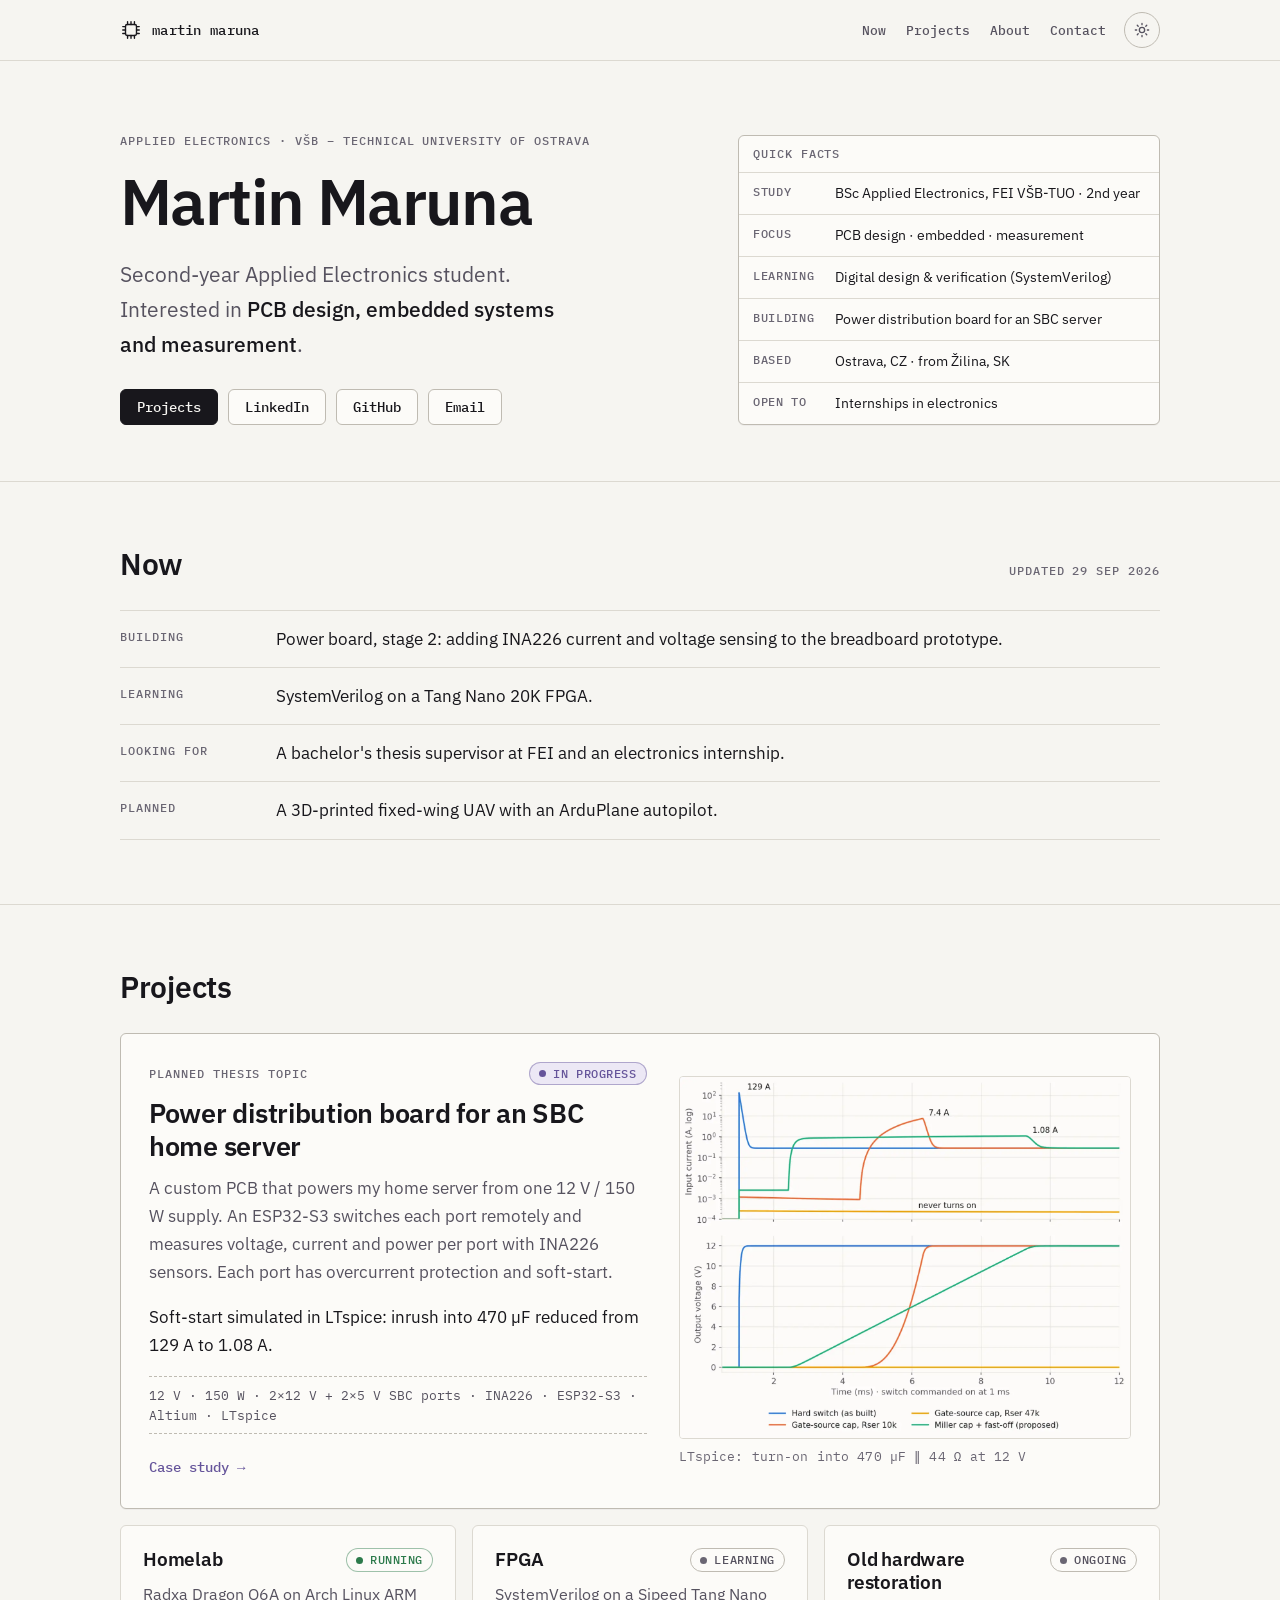
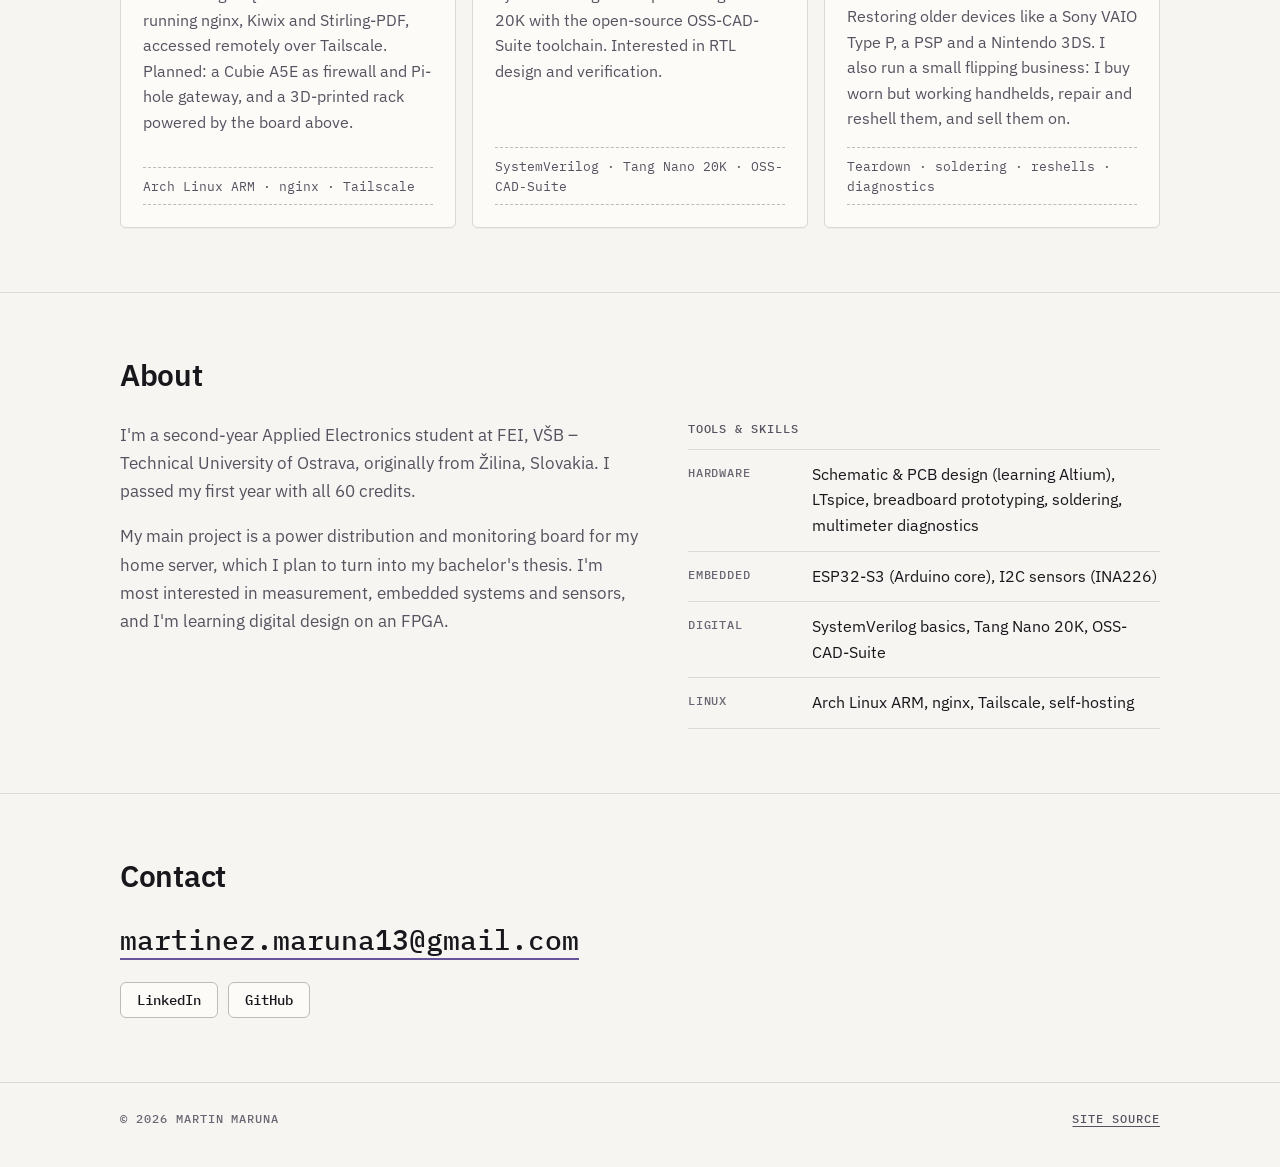
==== commit e29732cf: "fix" ====
--- a/index.html
+++ b/index.html
@@ -54,20 +54,21 @@
         <div>
           <p class="label">Applied Electronics · VŠB – Technical University of Ostrava</p>
           <h1 id="hero-title">Martin Maruna</h1>
-          <p class="lead">Electronics student building <strong>power, measurement and embedded hardware</strong>, and documenting every decision along the way.</p>
+          <p class="lead">Second-year Applied Electronics student. Interested in <strong>PCB design, embedded systems and measurement</strong>.</p>
           <div class="actions">
-            <a class="btn primary" href="#projects">See projects</a>
+            <a class="btn primary" href="#projects">Projects</a>
+            <a class="btn" href="https://www.linkedin.com/in/martin-maruna-a95021312/" rel="me">LinkedIn</a>
             <a class="btn" href="https://github.com/Martynezys" rel="me">GitHub</a>
             <a class="btn" href="mailto:martinez.maruna13@gmail.com">Email</a>
           </div>
         </div>
         <aside class="spec" aria-label="Quick facts">
-          <div class="spec-title"><span class="label">Quick facts</span><span class="label">rev 2026.09</span></div>
+          <div class="spec-title"><span class="label">Quick facts</span></div>
           <dl>
             <dt>Study</dt><dd>BSc Applied Electronics, FEI VŠB-TUO · 2nd year</dd>
             <dt>Focus</dt><dd>PCB design · embedded · measurement</dd>
             <dt>Learning</dt><dd>Digital design &amp; verification (SystemVerilog)</dd>
-            <dt>Building</dt><dd>Managed power board for an SBC server</dd>
+            <dt>Building</dt><dd>Power distribution board for an SBC server</dd>
             <dt>Based</dt><dd>Ostrava, CZ · from Žilina, SK</dd>
             <dt>Open to</dt><dd>Internships in electronics</dd>
           </dl>
@@ -79,14 +80,14 @@
     <section class="section" id="now" aria-labelledby="now-title">
       <div class="wrap">
         <header class="section-head">
-          <span class="no">01</span><h2 id="now-title">Now</h2>
+          <h2 id="now-title">Now</h2>
           <span class="meta label">Updated 29 Sep 2026</span>
         </header>
         <ul class="now-list">
-          <li><span class="label">Building</span><span>Power board, <strong>Stage 2</strong>: adding INA226 current/voltage sensing to the working breadboard switch. Then 12 V and soft-start on the scope.</span></li>
-          <li><span class="label">Learning</span><span>SystemVerilog on a Tang Nano 20K FPGA, with the goal of getting properly good at RTL and verification, not just dabbling.</span></li>
-          <li><span class="label">Looking for</span><span>A bachelor's thesis supervisor at FEI, and an electronics internship.</span></li>
-          <li><span class="label">Next up</span><span>A 3D-printed fixed-wing twin-boom UAV with an ArduPlane autopilot <span class="muted">(planned, not started)</span>.</span></li>
+          <li><span class="label">Building</span><span>Power board, stage 2: adding INA226 current and voltage sensing to the breadboard prototype.</span></li>
+          <li><span class="label">Learning</span><span>SystemVerilog on a Tang Nano 20K FPGA.</span></li>
+          <li><span class="label">Looking for</span><span>A bachelor's thesis supervisor at FEI and an electronics internship.</span></li>
+          <li><span class="label">Planned</span><span>A 3D-printed fixed-wing UAV with an ArduPlane autopilot.</span></li>
         </ul>
       </div>
     </section>
@@ -95,23 +96,22 @@
     <section class="section" id="projects" aria-labelledby="projects-title">
       <div class="wrap">
         <header class="section-head">
-          <span class="no">02</span><h2 id="projects-title">Projects</h2>
-          <span class="meta label">Status as of Sep 2026</span>
+          <h2 id="projects-title">Projects</h2>
         </header>
 
         <article class="feature" aria-labelledby="p1-title">
           <div>
-            <div class="card-top"><span class="label">P-01 · Featured · Planned thesis topic</span><span class="chip progress">In progress</span></div>
-            <h3 id="p1-title">Managed power distribution board for an SBC home server</h3>
-            <p>One 12 V / 150 W supply feeds a custom PCB. An ESP32-S3 on the board switches every port remotely, measures voltage, current and power per port with INA226 sensors, and protects each port with overcurrent cut-off and soft-start.</p>
-            <p class="result">My first soft-start design turned out, in simulation, to never switch the FET on. The fix cut simulated inrush into 470 µF from <strong>129 A to 1.08 A</strong>.</p>
+            <div class="card-top"><span class="label">Planned thesis topic</span><span class="chip progress">In progress</span></div>
+            <h3 id="p1-title">Power distribution board for an SBC home server</h3>
+            <p>A custom PCB that powers my home server from one 12 V / 150 W supply. An ESP32-S3 switches each port remotely and measures voltage, current and power per port with INA226 sensors. Each port has overcurrent protection and soft-start.</p>
+            <p class="result">Soft-start simulated in LTspice: inrush into 470 µF reduced from 129 A to 1.08 A.</p>
             <p class="specline">12 V · 150 W · 2×12 V + 2×5 V SBC ports · INA226 · ESP32-S3 · Altium · LTspice</p>
-            <a class="more" href="projects/power-board/">Read the case study →</a>
+            <a class="more" href="projects/power-board/">Case study →</a>
           </div>
           <figure>
             <div class="frame">
-              <img class="only-light" src="assets/img/sim-turn-on-light.webp" width="1400" height="1123" alt="Simulated turn-on of four gate-drive variants: inrush current peaks at 129 A for the hard switch, 7.4 A with a gate-source cap, 1.08 A with the proposed Miller-cap soft-start; one variant never turns on." loading="lazy" decoding="async">
-              <img class="only-dark" src="assets/img/sim-turn-on-dark.webp" width="1400" height="1123" alt="Simulated turn-on of four gate-drive variants: inrush current peaks at 129 A for the hard switch, 7.4 A with a gate-source cap, 1.08 A with the proposed Miller-cap soft-start; one variant never turns on." loading="lazy" decoding="async">
+              <img class="only-light" src="assets/img/sim-turn-on-light.webp" width="1400" height="1123" alt="Simulated turn-on of four gate-drive variants: inrush current peaks at 129 A for the hard switch, 7.4 A with a gate-source cap, 1.08 A with the Miller-cap soft-start; one variant never turns on." loading="lazy" decoding="async">
+              <img class="only-dark" src="assets/img/sim-turn-on-dark.webp" width="1400" height="1123" alt="Simulated turn-on of four gate-drive variants: inrush current peaks at 129 A for the hard switch, 7.4 A with a gate-source cap, 1.08 A with the Miller-cap soft-start; one variant never turns on." loading="lazy" decoding="async">
             </div>
             <figcaption class="cap">LTspice: turn-on into 470 µF ‖ 44 Ω at 12 V</figcaption>
           </figure>
@@ -119,24 +119,21 @@
 
         <div class="grid">
           <article class="card" aria-labelledby="p2-title">
-            <div class="card-top"><span class="label">P-02</span><span class="chip running">Running</span></div>
-            <h3 id="p2-title">Homelab</h3>
-            <p>A Radxa Dragon Q6A on Arch Linux ARM running nginx, a GregTech: New Horizons Minecraft server, Kiwix (offline Wikipedia) and Stirling-PDF, reached remotely over Tailscale. Next: a Cubie A5E as a firewall/Pi-hole gateway and a 3D-printed modular rack, fed by the power board.</p>
-            <p class="specline">Arch Linux ARM · nginx · Tailscale · self-hosting</p>
+            <div class="card-top"><h3 id="p2-title">Homelab</h3><span class="chip running">Running</span></div>
+            <p>Radxa Dragon Q6A on Arch Linux ARM running nginx, Kiwix and Stirling-PDF, accessed remotely over Tailscale. Planned: a Cubie A5E as firewall and Pi-hole gateway, and a 3D-printed rack powered by the board above.</p>
+            <p class="specline">Arch Linux ARM · nginx · Tailscale</p>
           </article>
 
           <article class="card" aria-labelledby="p3-title">
-            <div class="card-top"><span class="label">P-03</span><span class="chip">Learning</span></div>
-            <h3 id="p3-title">FPGA &amp; digital design</h3>
-            <p>Learning SystemVerilog on a Sipeed Tang Nano 20K with the open-source OSS-CAD-Suite toolchain. The direction I'm most curious about long term is RTL design and verification.</p>
+            <div class="card-top"><h3 id="p3-title">FPGA</h3><span class="chip">Learning</span></div>
+            <p>SystemVerilog on a Sipeed Tang Nano 20K with the open-source OSS-CAD-Suite toolchain. Interested in RTL design and verification.</p>
             <p class="specline">SystemVerilog · Tang Nano 20K · OSS-CAD-Suite</p>
           </article>
 
           <article class="card" aria-labelledby="p4-title">
-            <div class="card-top"><span class="label">P-04</span><span class="chip">Ongoing</span></div>
-            <h3 id="p4-title">Retro hardware repair &amp; restoration</h3>
-            <p>Restored a Sony VAIO Type P and modded a PSP. Right now I'm reshelling a Nintendo 3DS with new screens and softmodding a PS2 slim. I do fault-finding with a multimeter and a USB-PD meter, and I've flashed LineageOS onto an old phone.</p>
-            <p class="specline">Teardown · soldering · diagnostics · firmware</p>
+            <div class="card-top"><h3 id="p4-title">Old hardware restoration</h3><span class="chip">Ongoing</span></div>
+            <p>Restoring older devices like a Sony VAIO Type P, a PSP and a Nintendo 3DS. I also run a small flipping business: I buy worn but working handhelds, repair and reshell them, and sell them on.</p>
+            <p class="specline">Teardown · soldering · reshells · diagnostics</p>
           </article>
         </div>
       </div>
@@ -145,69 +142,40 @@
     <!-- About -->
     <section class="section" id="about" aria-labelledby="about-title">
       <div class="wrap">
-        <header class="section-head"><span class="no">03</span><h2 id="about-title">About</h2></header>
+        <header class="section-head"><h2 id="about-title">About</h2></header>
         <div class="two-col">
           <div>
-            <p>I'm a second-year <strong>Applied Electronics</strong> student at the Faculty of Electrical Engineering and Computer Science, VŠB – Technical University of Ostrava, originally from Žilina, Slovakia. I passed my first year with all 60 credits.</p>
-            <p>I learn best by building. Right now that's a power distribution and monitoring board for my own home server, which is also turning into my bachelor's thesis. I'm most drawn to <strong>measurement, embedded systems and signals</strong>, and I'm teaching myself digital design on an FPGA on the side.</p>
-            <p>I document projects like real engineering work: decision records, a dated lab notebook, simulations and measurements, including the parts that didn't work.</p>
+            <p>I'm a second-year Applied Electronics student at FEI, VŠB – Technical University of Ostrava, originally from Žilina, Slovakia. I passed my first year with all 60 credits.</p>
+            <p>My main project is a power distribution and monitoring board for my home server, which I plan to turn into my bachelor's thesis. I'm most interested in measurement, embedded systems and sensors, and I'm learning digital design on an FPGA.</p>
           </div>
           <div>
             <p class="label" style="margin-bottom:12px">Tools &amp; skills</p>
             <dl class="skills">
-              <div><dt class="label">Hardware</dt><dd>Schematic &amp; PCB design (learning Altium), LTspice, breadboard prototyping &amp; staged bring-up, soldering, multimeter diagnostics</dd></div>
+              <div><dt class="label">Hardware</dt><dd>Schematic &amp; PCB design (learning Altium), LTspice, breadboard prototyping, soldering, multimeter diagnostics</dd></div>
               <div><dt class="label">Embedded</dt><dd>ESP32-S3 (Arduino core), I2C sensors (INA226)</dd></div>
               <div><dt class="label">Digital</dt><dd>SystemVerilog basics, Tang Nano 20K, OSS-CAD-Suite</dd></div>
               <div><dt class="label">Linux</dt><dd>Arch Linux ARM, nginx, Tailscale, self-hosting</dd></div>
-              <div><dt class="label">3D</dt><dd>Unreal Engine 5. Some ZBrush, Marvelous Designer, UVs &amp; texturing</dd></div>
             </dl>
           </div>
         </div>
       </div>
     </section>
 
-    <!-- Creative -->
-    <section class="section" id="creative" aria-labelledby="creative-title">
-      <div class="wrap">
-        <header class="section-head"><span class="no">04</span><h2 id="creative-title">Off the clock: 3D</h2><span class="meta label">Side project</span></header>
-        <p class="muted prose">Electronics is the main track. Unreal Engine is where I switch off. <em>Projekt VTT</em> is a first-person survival shooter I built in UE5.4.1. At the moment I'm working on a PBR/environment asset pack.</p>
-        <div class="shots">
-          <figure>
-            <img src="assets/img/ue5-projekt-vtt.webp" width="960" height="540" alt="Projekt VTT: a ruined brick building at dusk with a campfire, rendered in Unreal Engine 5." loading="lazy" decoding="async">
-            <figcaption class="label">Projekt VTT · UE5.4.1</figcaption>
-          </figure>
-          <figure>
-            <img src="assets/img/ue5-vtt-inventory.webp" width="960" height="512" alt="Projekt VTT inventory screen showing modelled food cans with names, weights and descriptions." loading="lazy" decoding="async">
-            <figcaption class="label">Inventory &amp; items</figcaption>
-          </figure>
-          <figure>
-            <img src="assets/img/ue5-environment-test.webp" width="960" height="570" alt="Environment test in Unreal Engine 5: bare birch trees over a field of dry orange grass under a hazy sky." loading="lazy" decoding="async">
-            <figcaption class="label">Environment test</figcaption>
-          </figure>
-        </div>
-        <ul class="links">
-          <li><a class="btn" href="https://vimeo.com/1094175370/945b8af061">Projekt VTT video</a></li>
-          <li><a class="btn" href="https://www.artstation.com/martin_maruna">ArtStation</a></li>
-        </ul>
-      </div>
-    </section>
-
     <!-- Contact -->
     <section class="section" id="contact" aria-labelledby="contact-title">
       <div class="wrap">
-        <header class="section-head"><span class="no">05</span><h2 id="contact-title">Contact</h2></header>
-        <p class="muted">For internships, thesis ideas or questions about a project, email is best.</p>
+        <header class="section-head"><h2 id="contact-title">Contact</h2></header>
         <a class="contact-mail" href="mailto:martinez.maruna13@gmail.com">martinez.maruna13@gmail.com</a>
         <ul class="links">
+          <li><a class="btn" href="https://www.linkedin.com/in/martin-maruna-a95021312/" rel="me">LinkedIn</a></li>
           <li><a class="btn" href="https://github.com/Martynezys" rel="me">GitHub</a></li>
-          <!-- TODO: add LinkedIn when ready -->
-          <!-- <li><a class="btn" href="https://www.linkedin.com/in/YOUR-HANDLE" rel="me">LinkedIn</a></li> -->
           <!-- TODO: add cv.pdf to the repo root, then uncomment -->
           <!-- <li><a class="btn" href="cv.pdf">CV (PDF)</a></li> -->
         </ul>
       </div>
     </section>
   </main>
+
 
   <footer class="site-footer">
     <div class="wrap">
--- a/assets/css/style.css
+++ b/assets/css/style.css
@@ -148,7 +148,6 @@
 .section { padding: 64px 0; border-bottom: 1px solid var(--rule); }
 .section:last-of-type { border-bottom: 0; }
 .section-head { display: flex; align-items: baseline; gap: 14px; margin-bottom: 28px; flex-wrap: wrap; }
-.section-head .no { font: 500 13px/1 var(--mono); color: var(--accent); }
 .section-head h2 { font-size: clamp(24px, 3.2vw, 30px); }
 .section-head .meta { margin-left: auto; }
 @media (max-width: 560px) { .section { padding: 48px 0; } .section-head .meta { margin-left: 0; width: 100%; } }
@@ -194,7 +193,8 @@
 
 .grid { display: grid; grid-template-columns: repeat(auto-fit, minmax(min(100%, 290px), 1fr)); gap: 16px; margin-top: 16px; }
 .card { background: var(--card); border: 1px solid var(--rule); border-radius: var(--radius); padding: 22px; display: flex; flex-direction: column; box-shadow: var(--shadow); }
-.card h3 { font-size: 19px; margin: 12px 0 8px; }
+.card h3 { font-size: 19px; margin: 0; }
+.card .card-top { margin-bottom: 10px; flex-wrap: nowrap; align-items: flex-start; }
 .card p { color: var(--ink-2); font-size: 15.5px; }
 .card .specline, .feature .specline { font-size: 12.5px; color: var(--ink-2); }
 .card .specline { margin-top: auto; margin-bottom: 0; }
